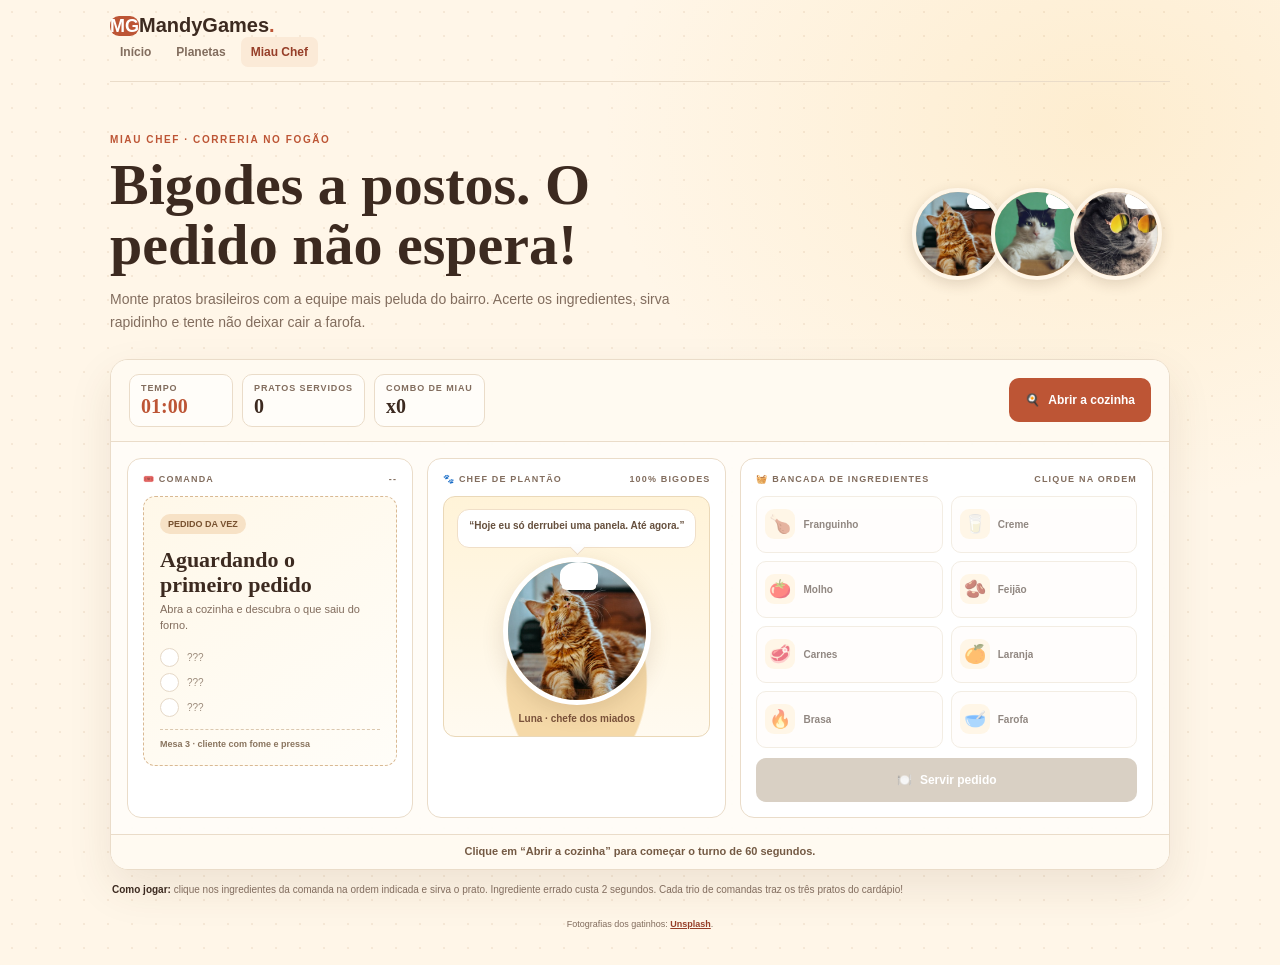
==== cozinha.html @ d4cf746c "feat: implementação do jogo miauchef" ====
<!doctype html>
<html lang="pt-BR">
<head>
  <meta charset="utf-8">
  <meta name="viewport" content="width=device-width, initial-scale=1">
  <meta name="theme-color" content="#fff6e8">
  <title>Miau Chef | MandyGames</title>
  <link rel="stylesheet" href="site.css">
  <style>
    :root {
      color-scheme: light;
      --ink: #3c2a20;
      --muted: #826d5e;
      --leaf: #bd5535;
      --leaf-dark: #963e28;
      --lime: #f5d875;
      --coral: #c9573c;
      --paper: #fffdf8;
      --line: #eadcc9;
      --shadow: 0 18px 44px rgb(87 54 28 / 10%);
      --lavender: #fbead7;
      --bg: #fff6e8;
    }

    * { box-sizing: border-box; }
    body {
      min-width: 320px;
      min-height: 100vh;
      margin: 0;
      background-color: var(--bg);
      background-image: radial-gradient(rgb(166 107 56 / 10%) .8px, transparent .8px), radial-gradient(ellipse at 86% 13%, rgb(249 210 135 / 25%), transparent 32%);
      background-size: 24px 24px, auto;
      color: var(--ink);
      font-family: "Trebuchet MS", "Segoe UI", sans-serif;
    }

    button, a { font: inherit; }
    button:focus-visible, a:focus-visible { outline: 3px solid var(--coral); outline-offset: 3px; }
    .kitchen-shell { width: min(100% - 36px, 1060px); margin: 0 auto; }
    .topbar { gap: 14px; }
    .brand-dot { color: var(--leaf); }
    .page-content { padding: clamp(26px, 5vw, 52px) 0 36px; }
    .intro { display: grid; align-items: center; grid-template-columns: minmax(0, 1fr) auto; gap: 20px; margin-bottom: 25px; }
    .eyebrow { margin: 0 0 10px; color: var(--leaf); font-size: 10px; font-weight: 900; letter-spacing: .16em; }
    h1 { max-width: 640px; margin: 0; font-family: Georgia, "Times New Roman", serif; font-size: clamp(37px, 6vw, 58px); line-height: 1.04; }
    .intro-copy > p:last-child { max-width: 560px; margin: 12px 0 0; color: var(--muted); font-size: 14px; line-height: 1.65; }
    .chef-portraits { display: flex; align-items: center; padding: 5px 8px; }
    .chef-avatar { position: relative; width: clamp(68px, 9vw, 92px); aspect-ratio: 1; margin-left: -13px; overflow: hidden; border: 4px solid var(--bg); border-radius: 50%; background: #e8c99e; box-shadow: 0 4px 14px rgb(76 48 24 / 16%); }
    .chef-avatar:first-child { margin-left: 0; }
    .chef-avatar img { width: 100%; height: 100%; object-fit: cover; }
    .chef-avatar::after { position: absolute; top: -1px; right: 7px; width: 22px; height: 12px; border: 2px solid #fff; border-radius: 55% 55% 35% 35%; background: #fff; box-shadow: 0 4px 0 -2px #fff; content: ""; }

    .game-panel { overflow: hidden; border: 1px solid var(--line); border-radius: 18px; background: rgb(255 253 248 / 94%); box-shadow: var(--shadow); }
    .scorebar { display: flex; align-items: center; justify-content: space-between; gap: 12px; border-bottom: 1px solid var(--line); background: #fffaf1; padding: 14px 18px; }
    .score-group { display: flex; flex-wrap: wrap; gap: 9px; }
    .score-chip { min-width: 104px; border: 1px solid var(--line); border-radius: 10px; background: #fffdf9; padding: 8px 11px; }
    .score-chip span { display: block; color: var(--muted); font-size: 9px; font-weight: 900; letter-spacing: .1em; text-transform: uppercase; }
    .score-chip strong { display: block; margin-top: 2px; font-family: Georgia, "Times New Roman", serif; font-size: 20px; font-variant-numeric: tabular-nums; }
    .score-chip--time strong { color: var(--leaf); }
    .start-button, .serve-button { display: inline-flex; min-height: 44px; align-items: center; justify-content: center; gap: 8px; border: 0; border-radius: 10px; background: var(--leaf); padding: 0 16px; color: #fff; font-size: 12px; font-weight: 900; cursor: pointer; transition: background 160ms ease, transform 160ms ease; }
    .start-button:hover, .serve-button:hover:not(:disabled) { transform: translateY(-1px); background: var(--leaf-dark); }
    .start-button:focus-visible, .serve-button:focus-visible, .ingredient:focus-visible { outline-color: #e9a23b; }
    .kitchen-board { display: grid; grid-template-columns: minmax(210px, .86fr) minmax(230px, .9fr) minmax(300px, 1.24fr); gap: 14px; padding: 16px; }
    .station { min-width: 0; border: 1px solid var(--line); border-radius: 14px; background: #fff; padding: 15px; }
    .station-heading { display: flex; align-items: center; justify-content: space-between; gap: 8px; margin: 0 0 12px; color: var(--muted); font-size: 9px; font-weight: 900; letter-spacing: .13em; text-transform: uppercase; }
    .order-ticket { position: relative; min-height: 236px; overflow: hidden; border: 1px dashed #d9b993; border-radius: 12px; background: linear-gradient(145deg, #fff8e9, #fffdf8); padding: 16px; }
    .ticket-stamp { display: inline-flex; align-items: center; gap: 5px; border-radius: 99px; background: #f7e2c6; padding: 5px 8px; color: #77512f; font-size: 9px; font-weight: 900; }
    .dish-title { margin: 13px 0 5px; font-family: Georgia, "Times New Roman", serif; font-size: 22px; line-height: 1.15; }
    .dish-note { min-height: 32px; margin: 0; color: var(--muted); font-size: 11px; line-height: 1.45; }
    .recipe-steps { display: grid; gap: 6px; margin: 14px 0 0; padding: 0; list-style: none; }
    .recipe-step { display: flex; align-items: center; gap: 8px; color: #9c8b7b; font-size: 10px; }
    .step-check { display: grid; width: 19px; height: 19px; flex: 0 0 auto; place-items: center; border: 1px solid #e6d9c8; border-radius: 50%; background: #fff; color: transparent; font-size: 11px; font-weight: 900; }
    .recipe-step.is-done { color: #4e8156; font-weight: 800; }
    .recipe-step.is-done .step-check { border-color: #76ad7b; background: #e6f4df; color: #397542; }
    .ticket-footer { margin-top: 12px; border-top: 1px dashed #dbc8af; padding-top: 9px; color: #89745e; font-size: 9px; font-weight: 700; }

    .chef-stage { display: grid; min-height: 236px; place-items: center; align-content: center; overflow: hidden; border: 1px solid #ead8b8; border-radius: 12px; background: radial-gradient(ellipse at 50% 77%, #f5d9a8 0 37%, transparent 38%), linear-gradient(180deg, #fff3d8, #fffaf0); padding: 12px; }
    .speech { position: relative; max-width: 100%; min-height: 39px; margin: 0 0 9px; border: 1px solid #f0dfc8; border-radius: 12px; background: #fff; padding: 9px 11px; color: #66503e; font-size: 10px; font-weight: 700; line-height: 1.35; text-align: center; }
    .speech::after { position: absolute; bottom: -6px; left: calc(50% - 5px); width: 10px; height: 10px; transform: rotate(45deg); border-right: 1px solid #f0dfc8; border-bottom: 1px solid #f0dfc8; background: #fff; content: ""; }
    .chef-portrait { position: relative; width: min(100%, 148px); aspect-ratio: 1; overflow: hidden; border: 5px solid #fff; border-radius: 50%; background: #e9c99e; box-shadow: 0 7px 22px rgb(99 65 34 / 15%); }
    .chef-portrait::after { position: absolute; top: 0; left: calc(50% - 17px); width: 34px; height: 21px; border: 2px solid #fff; border-radius: 50% 50% 20% 20%; background: #fff; box-shadow: 0 5px 0 -2px #fff, 0 6px 0 -3px #d4b68f; content: ""; }
    .chef-portrait img { display: block; width: 100%; height: 100%; object-fit: cover; }
    .chef-name { margin: 8px 0 0; color: #79513a; font-size: 10px; font-weight: 900; }
    .ingredient-station { display: flex; flex-direction: column; }
    .ingredient-list { display: grid; flex: 1; grid-template-columns: repeat(2, minmax(0, 1fr)); gap: 8px; }
    .ingredient { display: flex; min-width: 0; min-height: 57px; align-items: center; gap: 8px; border: 1px solid #eadfce; border-radius: 10px; background: #fffdfa; padding: 8px; color: var(--ink); text-align: left; cursor: pointer; transition: transform 140ms ease, border-color 140ms ease, background 140ms ease; }
    .ingredient:hover:not(:disabled) { transform: translateY(-2px); border-color: #d3a66d; background: #fff8e9; }
    .ingredient:disabled { cursor: default; opacity: .56; }
    .ingredient-icon { display: grid; width: 30px; height: 30px; flex: 0 0 auto; place-items: center; border-radius: 9px; background: #fff0d6; font-size: 18px; }
    .ingredient-label { overflow: hidden; font-size: 10px; font-weight: 800; text-overflow: ellipsis; }
    .serve-button { width: 100%; margin-top: 10px; }
    .serve-button:disabled { background: #d9d0c4; color: #fff; cursor: not-allowed; }
    .game-status { min-height: 26px; margin: 0; border-top: 1px solid var(--line); background: #fffaf1; padding: 10px 16px 12px; color: #745a44; font-size: 11px; font-weight: 700; text-align: center; }
    .game-status.is-success { color: #3a7d50; }
    .game-status.is-error { color: #b94d3b; }
    .instructions { margin: 12px 2px 0; color: var(--muted); font-size: 10px; line-height: 1.55; }
    .instructions strong { color: var(--ink); }
    .credit { margin: 22px 0 0; color: var(--muted); font-size: 9px; text-align: center; }
    .credit a { color: var(--leaf-dark); font-weight: 800; }
    .is-playing .chef-portrait { animation: chef-bob 1.6s ease-in-out infinite; }
    .chef-stage.is-celebrating .chef-portrait { animation: chef-pop 450ms ease; }
    @keyframes chef-bob { 50% { transform: translateY(-4px) rotate(1deg); } }
    @keyframes chef-pop { 45% { transform: scale(1.09) rotate(-5deg); } }

    @media (max-width: 780px) {
      .kitchen-board { grid-template-columns: minmax(0, 1fr) minmax(0, 1fr); }
      .ingredient-station { grid-column: 1 / -1; }
      .ingredient-list { grid-template-columns: repeat(4, minmax(0, 1fr)); }
      .ingredient { flex-direction: column; justify-content: center; gap: 3px; text-align: center; }
      .ingredient-label { width: 100%; }
    }
    @media (max-width: 560px) {
      .kitchen-shell { width: min(100% - 28px, 440px); }
      .topbar { align-items: flex-start; flex-direction: column; gap: 7px; padding: 11px 0; }
      .game-links { flex-wrap: wrap; }
      .game-links a { padding: 7px 8px; font-size: 10px; }
      .intro { grid-template-columns: 1fr; gap: 14px; }
      .intro-copy > p:last-child { font-size: 12px; }
      .chef-portraits { padding-left: 4px; }
      .chef-avatar { width: 58px; }
      .page-content { padding-top: 27px; }
      .scorebar { align-items: stretch; flex-direction: column; padding: 12px; }
      .score-group { display: grid; grid-template-columns: repeat(3, minmax(0, 1fr)); gap: 6px; }
      .score-chip { min-width: 0; padding: 7px; }
      .score-chip strong { font-size: 18px; }
      .start-button { width: 100%; }
      .kitchen-board { grid-template-columns: 1fr; gap: 10px; padding: 10px; }
      .ingredient-station { grid-column: auto; }
      .order-ticket { min-height: 0; }
      .recipe-steps { grid-template-columns: repeat(3, minmax(0, 1fr)); gap: 4px; }
      .recipe-step { align-items: flex-start; font-size: 9px; }
      .chef-stage { min-height: 190px; }
      .chef-portrait { width: 122px; }
      .ingredient-list { grid-template-columns: repeat(4, minmax(0, 1fr)); gap: 6px; }
      .ingredient { min-height: 64px; padding: 5px 3px; }
      .ingredient-icon { width: 27px; height: 27px; font-size: 16px; }
      .ingredient-label { font-size: 9px; }
    }
    @media (prefers-reduced-motion: reduce) {
      *, *::before, *::after { scroll-behavior: auto !important; animation-duration: .01ms !important; animation-iteration-count: 1 !important; transition-duration: .01ms !important; }
    }
  </style>
</head>
<body>
  <div class="kitchen-shell">
    <header class="topbar">
      <a class="brand" href="index.html" aria-label="MandyGames, início"><span class="brand-mark" aria-hidden="true">MG</span><span>MandyGames<span class="brand-dot">.</span></span></a>
      <nav class="game-links" aria-label="Jogos">
        <a href="index.html">Início</a>
        <a href="quiz.html">Planetas</a>
        <a href="cozinha.html" aria-current="page">Miau Chef</a>
      </nav>
    </header>

    <main class="page-content">
      <section class="intro" aria-labelledby="page-title">
        <div class="intro-copy">
          <p class="eyebrow">MIAU CHEF · CORRERIA NO FOGÃO</p>
          <h1 id="page-title">Bigodes a postos. O pedido não espera!</h1>
          <p>Monte pratos brasileiros com a equipe mais peluda do bairro. Acerte os ingredientes, sirva rapidinho e tente não deixar cair a farofa.</p>
        </div>
        <div class="chef-portraits" aria-label="Conheça os gatos cozinheiros">
          <div class="chef-avatar"><img src="assets/cozinha/gato-chef-luna.jpg" alt="Luna, gata ruiva cozinheira"></div>
          <div class="chef-avatar"><img src="assets/cozinha/gato-chef-bento.jpg" alt="Bento, gato de avental invisível"></div>
          <div class="chef-avatar"><img src="assets/cozinha/gato-chef-tita.jpg" alt="Tita, gata de óculos escuros"></div>
        </div>
      </section>

      <section class="game-panel" id="kitchen-game" aria-label="Jogo Miau Chef">
        <div class="scorebar">
          <div class="score-group" aria-label="Placar">
            <div class="score-chip score-chip--time"><span>Tempo</span><strong id="timer">01:00</strong></div>
            <div class="score-chip"><span>Pratos servidos</span><strong id="served">0</strong></div>
            <div class="score-chip"><span>Combo de miau</span><strong id="combo">x0</strong></div>
          </div>
          <button class="start-button" id="start-button" type="button"><span aria-hidden="true">🍳</span> Abrir a cozinha</button>
        </div>

        <div class="kitchen-board">
          <section class="station" aria-labelledby="order-heading">
            <h2 class="station-heading" id="order-heading"><span>🎟️ Comanda</span><span id="order-number">--</span></h2>
            <div class="order-ticket">
              <span class="ticket-stamp">PEDIDO DA VEZ</span>
              <h3 class="dish-title" id="dish-title">Aguardando o primeiro pedido</h3>
              <p class="dish-note" id="dish-note">Abra a cozinha e descubra o que saiu do forno.</p>
              <ol class="recipe-steps" id="recipe-steps" aria-label="Ingredientes do prato">
                <li class="recipe-step"><span class="step-check" aria-hidden="true">✓</span><span>???</span></li>
                <li class="recipe-step"><span class="step-check" aria-hidden="true">✓</span><span>???</span></li>
                <li class="recipe-step"><span class="step-check" aria-hidden="true">✓</span><span>???</span></li>
              </ol>
              <div class="ticket-footer">Mesa 3 · cliente com fome e pressa</div>
            </div>
          </section>

          <section class="station" aria-labelledby="chef-heading">
            <h2 class="station-heading" id="chef-heading"><span>🐾 Chef de plantão</span><span>100% bigodes</span></h2>
            <div class="chef-stage" id="chef-stage">
              <p class="speech" id="speech" role="status" aria-live="polite">“Hoje eu só derrubei uma panela. Até agora.”</p>
              <div class="chef-portrait"><img id="chef-image" src="assets/cozinha/gato-chef-luna.jpg" alt="Luna, gata cozinheira"></div>
              <p class="chef-name" id="chef-name">Luna · chefe dos miados</p>
            </div>
          </section>

          <section class="station ingredient-station" aria-labelledby="ingredient-heading">
            <h2 class="station-heading" id="ingredient-heading"><span>🧺 Bancada de ingredientes</span><span>clique na ordem</span></h2>
            <div class="ingredient-list" id="ingredient-list" aria-label="Escolha os ingredientes">
              <button class="ingredient" type="button" data-ingredient="frango" disabled><span class="ingredient-icon" aria-hidden="true">🍗</span><span class="ingredient-label">Franguinho</span></button>
              <button class="ingredient" type="button" data-ingredient="creme" disabled><span class="ingredient-icon" aria-hidden="true">🥛</span><span class="ingredient-label">Creme</span></button>
              <button class="ingredient" type="button" data-ingredient="molho" disabled><span class="ingredient-icon" aria-hidden="true">🍅</span><span class="ingredient-label">Molho</span></button>
              <button class="ingredient" type="button" data-ingredient="feijao" disabled><span class="ingredient-icon" aria-hidden="true">🫘</span><span class="ingredient-label">Feijão</span></button>
              <button class="ingredient" type="button" data-ingredient="carnes" disabled><span class="ingredient-icon" aria-hidden="true">🥩</span><span class="ingredient-label">Carnes</span></button>
              <button class="ingredient" type="button" data-ingredient="laranja" disabled><span class="ingredient-icon" aria-hidden="true">🍊</span><span class="ingredient-label">Laranja</span></button>
              <button class="ingredient" type="button" data-ingredient="brasa" disabled><span class="ingredient-icon" aria-hidden="true">🔥</span><span class="ingredient-label">Brasa</span></button>
              <button class="ingredient" type="button" data-ingredient="farofa" disabled><span class="ingredient-icon" aria-hidden="true">🥣</span><span class="ingredient-label">Farofa</span></button>
            </div>
            <button class="serve-button" id="serve-button" type="button" disabled><span aria-hidden="true">🍽️</span> Servir pedido</button>
          </section>
        </div>
        <p class="game-status" id="game-status" role="status" aria-live="polite">Clique em “Abrir a cozinha” para começar o turno de 60 segundos.</p>
      </section>

      <p class="instructions"><strong>Como jogar:</strong> clique nos ingredientes da comanda na ordem indicada e sirva o prato. Ingrediente errado custa 2 segundos. Cada trio de comandas traz os três pratos do cardápio!</p>
      <p class="credit">Fotografias dos gatinhos: <a href="https://unsplash.com/" target="_blank" rel="noopener noreferrer">Unsplash</a>.</p>
    </main>
  </div>

  <script>
    const recipes = [
      {
        id: "estrogonofe",
        title: "Estrogonofe",
        icon: "🍲",
        note: "Cremoso, clássico e sem patinhas na panela.",
        ingredients: ["frango", "creme", "molho"],
        chef: { name: "Luna · chefe dos miados", image: "assets/cozinha/gato-chef-luna.jpg", alt: "Luna, gata ruiva cozinheira" }
      },
      {
        id: "feijoada",
        title: "Feijoada",
        icon: "🫘",
        note: "Capricha no feijão e não esquece a laranja!",
        ingredients: ["feijao", "carnes", "laranja"],
        chef: { name: "Bento · fiscal da soneca", image: "assets/cozinha/gato-chef-bento.jpg", alt: "Bento, gato preto e branco" }
      },
      {
        id: "churrasco",
        title: "Churrasco",
        icon: "🥩",
        note: "Acende a brasa. O gato já está de olho na picanha.",
        ingredients: ["carnes", "brasa", "farofa"],
        chef: { name: "Tita · mestre da grelha", image: "assets/cozinha/gato-chef-tita.jpg", alt: "Tita, gata cinza de óculos escuros" }
      }
    ];

    const timerDisplay = document.querySelector("#timer");
    const servedDisplay = document.querySelector("#served");
    const comboDisplay = document.querySelector("#combo");
    const startButton = document.querySelector("#start-button");
    const serveButton = document.querySelector("#serve-button");
    const ingredientButtons = Array.from(document.querySelectorAll(".ingredient"));
    const dishTitle = document.querySelector("#dish-title");
    const dishNote = document.querySelector("#dish-note");
    const orderNumber = document.querySelector("#order-number");
    const recipeSteps = document.querySelector("#recipe-steps");
    const chefStage = document.querySelector("#chef-stage");
    const chefImage = document.querySelector("#chef-image");
    const chefName = document.querySelector("#chef-name");
    const speech = document.querySelector("#speech");
    const gameStatus = document.querySelector("#game-status");

    let remainingSeconds = 60;
    let served = 0;
    let combo = 0;
    let orderCount = 0;
    let currentRecipe = null;
    let nextIngredient = 0;
    let recipeQueue = [];
    let timerInterval = null;
    let isPlaying = false;

    function formatTime(seconds) {
      const minutes = Math.floor(seconds / 60);
      const remainder = seconds % 60;
      return `${String(minutes).padStart(2, "0")}:${String(remainder).padStart(2, "0")}`;
    }

    function setStatus(message, tone = "") {
      gameStatus.textContent = message;
      gameStatus.classList.toggle("is-success", tone === "success");
      gameStatus.classList.toggle("is-error", tone === "error");
    }

    function shuffle(items) {
      const shuffled = [...items];
      for (let index = shuffled.length - 1; index > 0; index -= 1) {
        const swapIndex = Math.floor(Math.random() * (index + 1));
        [shuffled[index], shuffled[swapIndex]] = [shuffled[swapIndex], shuffled[index]];
      }
      return shuffled;
    }

    function pickNextRecipe() {
      if (recipeQueue.length === 0) recipeQueue = shuffle(recipes);
      currentRecipe = recipeQueue.pop();
      nextIngredient = 0;
      renderRecipe();
    }

    function renderRecipe() {
      dishTitle.textContent = `${currentRecipe.icon} ${currentRecipe.title}`;
      dishNote.textContent = currentRecipe.note;
      orderNumber.textContent = `#${String(orderCount + 1).padStart(2, "0")}`;
      recipeSteps.replaceChildren(...currentRecipe.ingredients.map((ingredientId, index) => {
        const button = ingredientButtons.find((item) => item.dataset.ingredient === ingredientId);
        const step = document.createElement("li");
        step.className = "recipe-step";
        const check = document.createElement("span");
        check.className = "step-check";
        check.setAttribute("aria-hidden", "true");
        check.textContent = "✓";
        const label = document.createElement("span");
        label.textContent = button.querySelector(".ingredient-label").textContent;
        if (index < nextIngredient) step.classList.add("is-done");
        step.append(check, label);
        return step;
      }));
      chefImage.src = currentRecipe.chef.image;
      chefImage.alt = currentRecipe.chef.alt;
      chefName.textContent = currentRecipe.chef.name;
      serveButton.disabled = true;
    }

    function setIngredientsEnabled(enabled) {
      for (const button of ingredientButtons) button.disabled = !enabled;
    }

    function startGame() {
      window.clearInterval(timerInterval);
      remainingSeconds = 60;
      served = 0;
      combo = 0;
      orderCount = 0;
      recipeQueue = [];
      isPlaying = true;
      timerDisplay.textContent = formatTime(remainingSeconds);
      servedDisplay.textContent = "0";
      comboDisplay.textContent = "x0";
      startButton.innerHTML = '<span aria-hidden="true">↻</span> Recomeçar';
      setIngredientsEnabled(true);
      pickNextRecipe();
      setStatus("Começou! Monte a comanda antes que o chef faça uma soneca.", "success");
      speech.textContent = "“Três pratos seguidos e eu ganho um sachê?”";
      chefStage.classList.add("is-playing");
      timerInterval = window.setInterval(() => {
        remainingSeconds -= 1;
        timerDisplay.textContent = formatTime(remainingSeconds);
        if (remainingSeconds <= 0) finishGame();
      }, 1000);
    }

    function finishGame() {
      window.clearInterval(timerInterval);
      isPlaying = false;
      setIngredientsEnabled(false);
      serveButton.disabled = true;
      chefStage.classList.remove("is-playing");
      startButton.innerHTML = '<span aria-hidden="true">🐾</span> Jogar outra vez';
      const result = served === 0
        ? "O turno acabou! A equipe felina pede revanche (e um lanchinho)."
        : `Fim do turno! Você serviu ${served} ${served === 1 ? "prato" : "pratos"} e fez combo máximo de x${combo}.`;
      setStatus(result, served ? "success" : "");
      speech.textContent = served ? "“Miau! Serviço encerrado. Cadê meu pagamento em petiscos?”" : "“Eu pisquei e o turno acabou. De novo?”";
    }

    function chooseIngredient(ingredientId) {
      if (!isPlaying || !currentRecipe) return;
      if (ingredientId !== currentRecipe.ingredients[nextIngredient]) {
        remainingSeconds = Math.max(0, remainingSeconds - 2);
        timerDisplay.textContent = formatTime(remainingSeconds);
        combo = 0;
        comboDisplay.textContent = "x0";
        setStatus("Ops, esse ingrediente não vai nessa receita! Você perdeu 2 segundos.", "error");
        speech.textContent = "“Esse não era o combinado... agora a panela está confusa.”";
        if (remainingSeconds === 0) finishGame();
        return;
      }

      nextIngredient += 1;
      renderRecipe();
      if (nextIngredient === currentRecipe.ingredients.length) {
        serveButton.disabled = false;
        setStatus("Pratinho pronto! Clique em “Servir pedido” antes do próximo miado.", "success");
        speech.textContent = "“Cheirinho bom! Pode mandar para a mesa!”";
      } else {
        const remaining = currentRecipe.ingredients.length - nextIngredient;
        setStatus(`Boa! Faltam ${remaining} ${remaining === 1 ? "ingrediente" : "ingredientes"} para fechar o prato.`, "success");
        speech.textContent = ["“Aí sim, chef! Próximo ingrediente!”", "“Perfeito. Minha patinha aprova!”"][nextIngredient % 2];
      }
    }

    function serveOrder() {
      if (!isPlaying || !currentRecipe || nextIngredient !== currentRecipe.ingredients.length) return;
      served += 1;
      combo += 1;
      orderCount += 1;
      servedDisplay.textContent = String(served);
      comboDisplay.textContent = `x${combo}`;
      chefStage.classList.remove("is-celebrating");
      void chefStage.offsetWidth;
      chefStage.classList.add("is-celebrating");
      const cheers = ["Pedido entregue! Nem uma migalha no bigode.", "Mais um cliente feliz e um gato orgulhoso!", "Miau-perfeito! Próxima comanda chegando!"];
      setStatus(cheers[(served - 1) % cheers.length], "success");
      speech.textContent = combo >= 3 ? `“Combo x${combo}! Eu sou um gênio peludo!”` : "“Pedido entregue! Gorjeta em atum, por favor.”";
      pickNextRecipe();
    }

    startButton.addEventListener("click", startGame);
    serveButton.addEventListener("click", serveOrder);
    for (const button of ingredientButtons) {
      button.addEventListener("click", () => chooseIngredient(button.dataset.ingredient));
    }
  </script>
</body>
</html>
---- site.css ----
:root {
  color-scheme: light;
  --ink: #20372f;
  --muted: #64776e;
  --leaf: #2b7055;
  --leaf-dark: #205740;
  --lime: #e4edaa;
  --coral: #d9775a;
  --paper: #fffefa;
  --line: #dce6dd;
  --shadow: 0 16px 42px rgb(34 70 52 / 10%);
  --purple: #2b7055;
  --lavender: #e6efe8;
  --yellow: #d7ad59;
  --green: #2b805d;
  --red: #c65361;
  --bg: #f3f6f0;
}

* { box-sizing: border-box; }

body {
  color: var(--ink);
  background-color: var(--bg);
  background-image: radial-gradient(rgb(54 111 82 / 9%) .8px, transparent .8px);
  background-size: 24px 24px;
  font-family: "Trebuchet MS", "Segoe UI", sans-serif;
}

button, a { font: inherit; }
button:focus-visible, a:focus-visible { outline: 3px solid var(--coral); outline-offset: 3px; }

.topbar {
  min-height: 76px;
  margin-bottom: 0;
  padding: 14px 0;
  border-bottom: 1px solid var(--line);
}

.brand {
  gap: 9px;
  color: var(--ink);
  font-size: 20px;
  font-weight: 800;
  letter-spacing: 0;
  text-decoration: none;
  text-transform: none;
}

.brand-mark {
  width: 34px;
  border-radius: 9px;
  background: var(--leaf);
  color: #fff;
  font-size: 18px;
}

.game-nav, .game-links { display: flex; align-items: center; gap: 5px; }
.game-nav a, .game-links a {
  border-radius: 7px;
  padding: 8px 10px;
  color: var(--muted);
  font-size: 12px;
  font-weight: 700;
  text-decoration: none;
}
.game-nav a:hover, .game-nav a[aria-current="page"],
.game-links a:hover, .game-links a[aria-current="page"] {
  background: var(--lavender);
  color: var(--leaf-dark);
}

.portal-view {
  width: min(100%, 980px);
  margin: 0 auto;
  padding: clamp(40px, 7vw, 78px) 0 28px;
  animation: portal-appear 360ms ease both;
}

.portal-intro { max-width: 680px; margin-bottom: 30px; }
.portal-intro .eyebrow { color: var(--leaf); }
.portal-intro h1 {
  margin: 12px 0 13px;
  font-family: Georgia, "Times New Roman", serif;
  font-size: clamp(38px, 6vw, 58px);
  line-height: 1.06;
}
.portal-intro > p:last-child { max-width: 530px; margin: 0; color: var(--muted); font-size: 15px; line-height: 1.7; }

.experience-grid { display: grid; grid-template-columns: repeat(2, minmax(0, 1fr)); gap: 18px; }
.experience-card {
  display: flex;
  min-width: 0;
  flex-direction: column;
  overflow: hidden;
  border: 1px solid var(--line);
  border-radius: 8px;
  background: var(--paper);
  box-shadow: var(--shadow);
  color: var(--ink);
  text-align: left;
  text-decoration: none;
  cursor: pointer;
  transition: border-color 160ms ease, transform 160ms ease, box-shadow 160ms ease;
}
.experience-card:hover { transform: translateY(-3px); border-color: #9dbdaa; box-shadow: 0 20px 44px rgb(34 70 52 / 14%); }
.experience-art { display: grid; width: 100%; height: 220px; place-items: center; overflow: hidden; }
.experience-art--animals { position: relative; display: block; background: #e5eee5; }
.experience-art--animals img { position: absolute; inset: 0; width: 100%; height: 100%; padding: 8px; object-fit: contain; }
.experience-art--planets {
  background-color: #284a43;
  background-image: radial-gradient(#f4e3b8 1px, transparent 1px), radial-gradient(rgb(255 255 255 / 54%) 1px, transparent 1px);
  background-position: 0 0, 15px 19px;
  background-size: 37px 37px, 53px 53px;
}
.experience-art--planets span { font-size: 76px; filter: drop-shadow(0 10px 12px rgb(0 0 0 / 22%)); }
.experience-copy { display: grid; gap: 9px; padding: 19px 21px 20px; }
.experience-kicker { color: var(--leaf); font-size: 10px; font-weight: 800; letter-spacing: .12em; }
.experience-title { font-family: Georgia, "Times New Roman", serif; font-size: 25px; font-weight: 700; line-height: 1.2; }
.experience-description { max-width: 360px; color: var(--muted); font-size: 13px; line-height: 1.55; }
.experience-cta { display: flex; align-items: center; justify-content: space-between; margin-top: 6px; color: var(--leaf-dark); font-size: 12px; font-weight: 800; }
.experience-cta span { font-size: 19px; transition: transform 160ms ease; }
.experience-card:hover .experience-cta span { transform: translateX(4px); }
.portal-footer { display: flex; justify-content: space-between; gap: 12px; margin-top: 27px; border-top: 1px solid var(--line); padding-top: 14px; color: var(--muted); font-size: 11px; font-weight: 700; }
.portal-footer span { font-weight: 400; }

.home-page .page { position: relative; z-index: 1; padding-top: 72px; }
.home-page .brand { letter-spacing: .01em; text-transform: none; }
.home-page .brand-mark {
  position: relative;
  z-index: 0;
  overflow: visible;
  border: 1px solid rgb(190 223 255 / 80%);
  border-radius: 50% 50% 42% 42%;
  background: linear-gradient(180deg, #d9fbff 0 22%, #6f9bc4 24% 42%, #5b52a7 46% 78%, #aaf2ff 80%);
  box-shadow: 0 0 18px rgb(136 213 255 / 44%);
  color: #080b17;
  font-size: 11px;
  letter-spacing: -.06em;
}
.home-page .game-nav a:hover, .home-page .game-nav a[aria-current="page"] { background: #20233f; }
.home-page .experience-card {
  position: relative;
  border-color: rgb(191 201 239 / 18%);
  background: rgb(17 23 42 / 92%);
  box-shadow: 0 18px 48px rgb(0 0 0 / 28%);
}
.home-page .experience-card:hover, .home-page .experience-card:focus-visible {
  border-color: #8d81e7;
  box-shadow: 0 22px 54px rgb(0 0 0 / 42%), 0 0 24px rgb(118 104 223 / 18%);
}
.home-page .experience-grid { width: min(100%, 860px); margin: 0 auto; gap: 16px; }
.home-page .experience-art { position: relative; display: block; height: 170px; background: #10172d; }
.home-page .experience-art::after {
  position: absolute;
  z-index: 1;
  inset: 30% 0 0;
  background: linear-gradient(180deg, transparent, rgb(5 8 19 / 80%));
  content: "";
  pointer-events: none;
}
.home-page .experience-art--animals { background: #10172d; }
.home-page .experience-art--kitchen { overflow: hidden; background: #3a281c; }
.home-page .experience-art--animals img,
.home-page .experience-art--planets img,
.home-page .experience-art--kitchen img {
  position: absolute;
  z-index: 0;
  inset: 0;
  width: 100%;
  height: 100%;
  padding: 0;
  object-fit: cover;
  transition: transform 650ms cubic-bezier(.2, .65, .25, 1), filter 300ms ease;
}
.home-page .experience-art--animals img { object-position: center 38%; }
.home-page .experience-art--planets { overflow: hidden; background: #090d1c; }
.home-page .experience-art--planets img { object-position: center 42%; }
.home-page .experience-art--kitchen img { object-position: center 38%; }
.home-page .experience-art-label {
  position: absolute;
  z-index: 2;
  bottom: 12px;
  left: 14px;
  color: #fff;
  font-size: 11px;
  font-weight: 800;
  letter-spacing: .04em;
  text-shadow: 0 2px 12px rgb(0 0 0 / 70%);
}
.home-page .planet-orbit {
  position: absolute;
  z-index: 2;
  top: 28px;
  right: 34px;
  display: grid;
  width: 62px;
  aspect-ratio: 1;
  place-items: center;
  border: 1px solid rgb(207 200 255 / 70%);
  border-radius: 50%;
  color: #fff2b3;
  font-size: 19px;
  box-shadow: 0 0 20px rgb(167 151 255 / 48%), inset 0 0 14px rgb(167 151 255 / 26%);
  transition: transform 500ms ease;
}
.home-page .kitchen-orbit {
  position: absolute;
  z-index: 2;
  top: 24px;
  right: 28px;
  display: grid;
  width: 54px;
  aspect-ratio: 1;
  place-items: center;
  border: 1px solid rgb(255 239 202 / 76%);
  border-radius: 50%;
  background: rgb(71 43 27 / 62%);
  box-shadow: 0 0 20px rgb(252 196 110 / 38%);
  font-size: 24px;
  transition: transform 500ms ease;
}
.home-page .experience-art--planets .planet-orbit::after {
  position: absolute;
  top: -4px;
  right: 7px;
  width: 8px;
  aspect-ratio: 1;
  border-radius: 50%;
  background: #f5dc8e;
  box-shadow: 0 0 12px #f5dc8e;
  content: "";
}
.home-page .experience-card:hover .experience-art img,
.home-page .experience-card:focus-visible .experience-art img { transform: scale(1.09); filter: saturate(1.18); }
.home-page .experience-card:hover .planet-orbit,
.home-page .experience-card:focus-visible .planet-orbit,
.home-page .experience-card:hover .kitchen-orbit,
.home-page .experience-card:focus-visible .kitchen-orbit { transform: rotate(22deg) scale(1.08); }
.home-page .experience-kicker { color: #c1b6ff; }
.home-page .experience-copy { gap: 7px; padding: 14px 16px 15px; }
.home-page .experience-kicker { font-size: 9px; }
.home-page .experience-title { color: #f2f1ff; font-size: 21px; }
.home-page .experience-description { color: #b2bad2; font-size: 12px; }
.home-page .experience-cta { margin-top: 3px; color: #a9e8f4; font-size: 11px; }
.home-page .portal-footer { border-color: rgb(191 201 239 / 18%); color: #c1b6ff; }
.home-page .portal-footer span { color: #b2bad2; }
.home-page .game-panel { border-color: rgb(191 201 239 / 18%); background: rgb(17 23 42 / 92%); }
.home-page .stat { border-color: rgb(191 201 239 / 18%); background: #171d32; }
.home-page .card-back { border-color: rgb(191 201 239 / 18%); background-color: #242744; background-image: radial-gradient(#7776b5 1px, transparent 1px); color: #d7d1ff; }
.home-page .card-front { border-color: rgb(191 201 239 / 18%); background: #171d32; }
.home-page .animal-card.is-matched .card-front { border-color: #d396eb; background: #3b2948; }
.home-page .status.is-success { color: #aaf2ce; }

body.home-page:has(#animal-game:not(.is-hidden)) {
  --ink: #edf5e8;
  --muted: #b7c8b1;
  --leaf: #70bd78;
  --leaf-dark: #4a9a60;
  --coral: #b9efad;
  --line: rgb(167 206 151 / 24%);
  --paper: rgb(19 36 25 / 95%);
  --shadow: 0 18px 42px rgb(3 12 6 / 34%);
  color: var(--ink);
  background-color: #101a13;
  background-image:
    radial-gradient(ellipse at 14% 25%, rgb(53 105 60 / 19%), transparent 34%),
    radial-gradient(ellipse at 88% 73%, rgb(37 93 57 / 18%), transparent 36%),
    radial-gradient(rgb(174 209 148 / 10%) .8px, transparent .8px);
  background-size: auto, auto, 30px 30px;
}
body.home-page:has(#animal-game:not(.is-hidden))::before {
  position: fixed;
  z-index: 0;
  inset: 0;
  background-image:
    radial-gradient(ellipse 75px 39px at 7% 89%, rgb(78 133 67 / 24%) 0 65%, transparent 68%),
    radial-gradient(ellipse 62px 33px at 13% 91%, rgb(43 103 58 / 26%) 0 65%, transparent 68%),
    radial-gradient(ellipse 80px 42px at 93% 13%, rgb(72 125 64 / 20%) 0 65%, transparent 68%),
    radial-gradient(ellipse 58px 30px at 88% 15%, rgb(43 103 58 / 22%) 0 65%, transparent 68%),
    radial-gradient(ellipse 68px 35px at 96% 87%, rgb(43 103 58 / 19%) 0 65%, transparent 68%);
  content: "";
  pointer-events: none;
}
body.home-page:has(#animal-game:not(.is-hidden))::after {
  position: fixed;
  z-index: 0;
  width: 120px;
  height: 50px;
  right: 4vw;
  bottom: 5vh;
  background: url("data:image/svg+xml,%3Csvg xmlns='http://www.w3.org/2000/svg' viewBox='0 0 120 50'%3E%3Cg fill='%23d3ebbd'%3E%3Cellipse cx='27' cy='35' rx='15' ry='9'/%3E%3Ccircle cx='42' cy='29' r='8'/%3E%3Cellipse cx='38' cy='15' rx='3' ry='11' transform='rotate(-12 38 15)'/%3E%3Cellipse cx='46' cy='15' rx='3' ry='11' transform='rotate(12 46 15)'/%3E%3Ccircle cx='16' cy='34' r='5'/%3E%3Cpath d='M18 42h7v5h-7zm18 0h7v5h-7z'/%3E%3Cpath d='M78 40q-10-11-2-24 9-14 20-6 10 8 3 19-4 5-10 3 6-7 0-10-5-3-7 3-2 7 4 15z'/%3E%3Ccircle cx='99' cy='27' r='7'/%3E%3Cpath d='m95 21 2-8 5 7zM99 46h7v3h-7z'/%3E%3C/g%3E%3C/svg%3E") center / contain no-repeat;
  content: "";
  opacity: .14;
  pointer-events: none;
}
body.home-page:has(#animal-game:not(.is-hidden)) .animal-view .intro .eyebrow { color: #9cdb91; }
body.home-page:has(#animal-game:not(.is-hidden)) .animal-view .subtitle { color: #c2d2bc; }
body.home-page:has(#animal-game:not(.is-hidden)) .animal-view .game-panel {
  border-color: rgb(167 206 151 / 24%);
  background: rgb(17 33 23 / 94%);
  box-shadow: 0 18px 42px rgb(3 12 6 / 34%);
}
body.home-page:has(#animal-game:not(.is-hidden)) .animal-view .stat {
  border-color: rgb(167 206 151 / 22%);
  background: #1b3021;
}
body.home-page:has(#animal-game:not(.is-hidden)) .animal-view .new-game { background: #398553; }
body.home-page:has(#animal-game:not(.is-hidden)) .animal-view .new-game:hover { background: #2f7047; }
body.home-page:has(#animal-game:not(.is-hidden)) .animal-view .card-face { border-color: rgb(167 206 151 / 28%); }
body.home-page:has(#animal-game:not(.is-hidden)) .animal-view .card-back {
  background-color: #294b31;
  background-image:
    radial-gradient(ellipse at 30% 35%, rgb(151 199 116 / 54%) 0 8%, transparent 9%),
    radial-gradient(ellipse at 67% 67%, rgb(114 174 99 / 48%) 0 10%, transparent 11%),
    radial-gradient(rgb(202 226 153 / 27%) 1px, transparent 1px);
  background-size: 30px 25px, 34px 29px, 15px 15px;
  color: #d6efb6;
}
body.home-page:has(#animal-game:not(.is-hidden)) .animal-view .animal-card:hover:not(:disabled) .card-back { background-color: #345b3c; }
body.home-page:has(#animal-game:not(.is-hidden)) .animal-view .card-front { background: #1b3021; }
body.home-page:has(#animal-game:not(.is-hidden)) .animal-view .animal-card.is-matched .card-front { border-color: #a5d69c; background: #294d32; }
body.home-page:has(#animal-game:not(.is-hidden)) .animal-view .animal-card:focus-visible { outline-color: #b9efad; }
body.home-page:has(#animal-game:not(.is-hidden)) .animal-view .status { color: #c2d2bc; }
body.home-page:has(#animal-game:not(.is-hidden)) .animal-view .status.is-success { color: #aaf2ce; }
body.home-page:has(#animal-game:not(.is-hidden)) .saucer-flight { display: none; }

.home-page .saucer-flight {
  --saucer-width: 88px;
  --saucer-height: 48px;
  position: fixed;
  z-index: 2;
  display: block;
  top: 0;
  left: 0;
  width: var(--saucer-width);
  height: var(--saucer-height);
  padding: 0;
  border: 0;
  background: transparent;
  opacity: .88;
  cursor: grab;
  touch-action: none;
  will-change: transform;
}
.home-page .saucer-flight:focus-visible { outline: 3px solid #aaf2ff; outline-offset: 5px; }
.home-page .saucer-flight.is-dragging { cursor: grabbing; }
.home-page .saucer-disc {
  position: absolute;
  right: 0;
  bottom: 5px;
  left: 0;
  display: grid;
  height: 27px;
  place-items: center;
  clip-path: polygon(16% 0, 84% 0, 100% 56%, 74% 100%, 26% 100%, 0 56%);
  border: 1px solid #d5faff;
  border-radius: 50%;
  background: linear-gradient(180deg, #b8e4fa, #7376c4 48%, #383d83);
  box-shadow: 0 0 16px rgb(123 225 255 / 72%), 0 0 30px rgb(131 115 255 / 46%);
  color: #10152b;
  font-size: 12px;
  font-weight: 900;
  letter-spacing: -.05em;
}
.home-page .saucer-dome {
  position: absolute;
  z-index: 1;
  top: 1px;
  left: 27px;
  width: 34px;
  height: 20px;
  border: 1px solid rgb(218 252 255 / 90%);
  border-radius: 50% 50% 22% 22%;
  background: linear-gradient(145deg, rgb(226 255 255 / 88%), rgb(112 160 219 / 55%) 62%, rgb(91 85 169 / 80%));
  box-shadow: 0 0 12px rgb(143 229 255 / 65%);
}
.home-page .saucer-lights {
  position: absolute;
  z-index: 2;
  right: 20px;
  bottom: 8px;
  left: 20px;
  height: 4px;
  border-radius: 50%;
  background: repeating-linear-gradient(90deg, #fff5b0 0 4px, transparent 4px 13px);
  filter: drop-shadow(0 0 5px #ffe58d);
}

.animal-view { padding: 30px 0 36px; }
.animal-view .intro { margin-bottom: 22px; }
.animal-view .eyebrow { color: var(--leaf); }
.animal-view .game-panel { border-radius: 8px; box-shadow: var(--shadow); }
.animal-view .new-game { background: var(--leaf); }
.animal-view .new-game:hover { background: var(--leaf-dark); }
.is-hidden { display: none !important; }

.shell::before, .shell::after { border-color: rgb(43 112 85 / 10%); }
.start-card, .game-card, .result-card { border-radius: 8px; box-shadow: var(--shadow); }
.category-option.selected { border-color: #9dbdaa; background: #f3f8f3; box-shadow: inset 3px 0 0 var(--leaf); }
.category-option:hover { border-color: #b6cdbd; }
.category-option:not(:disabled):hover, .answer-option:not(:disabled):hover { border-color: #9dbdaa; background: #f7faf6; }
.primary-button, .next-button { background: var(--leaf); }
.primary-button:hover, .next-button:hover:not(:disabled) { background: var(--leaf-dark); }
.progress-track span { background: linear-gradient(90deg, var(--leaf), #83ad82); }
.answer-option.correct { border-color: #8ac8ad; background: #eff9f4; color: #226e50; }
.answer-option.wrong { border-color: #e5a0a7; background: #fff2f3; color: #a83c49; }

@keyframes portal-appear { from { opacity: 0; transform: translateY(8px); } to { opacity: 1; transform: translateY(0); } }

@media (max-width: 680px) {
  .topbar { min-height: 66px; padding: 11px 0; }
  .brand { font-size: 17px; }
  .brand-mark { width: 30px; }
  .game-nav, .game-links { flex-wrap: wrap; gap: 2px; }
  .game-nav a, .game-links a { padding: 8px 7px; font-size: 10px; }
  .portal-view { padding: 36px 0 22px; }
  .portal-intro { margin-bottom: 23px; }
  .portal-intro h1 { font-size: 40px; }
  .portal-intro > p:last-child { font-size: 13px; }
  .experience-grid { grid-template-columns: 1fr; gap: 13px; }
  .experience-art { height: 180px; }
  .home-page .experience-grid { gap: 12px; }
  .home-page .experience-art { height: 150px; }
  .experience-copy { padding: 16px; }
  .experience-title { font-size: 22px; }
  .portal-footer { flex-direction: column; }
  .home-page .portal-footer { gap: 7px; }
  .animal-view { padding-top: 24px; }
}

@media (prefers-reduced-motion: reduce) {
  *, *::before, *::after { scroll-behavior: auto !important; animation-duration: .01ms !important; animation-iteration-count: 1 !important; transition-duration: .01ms !important; }
}
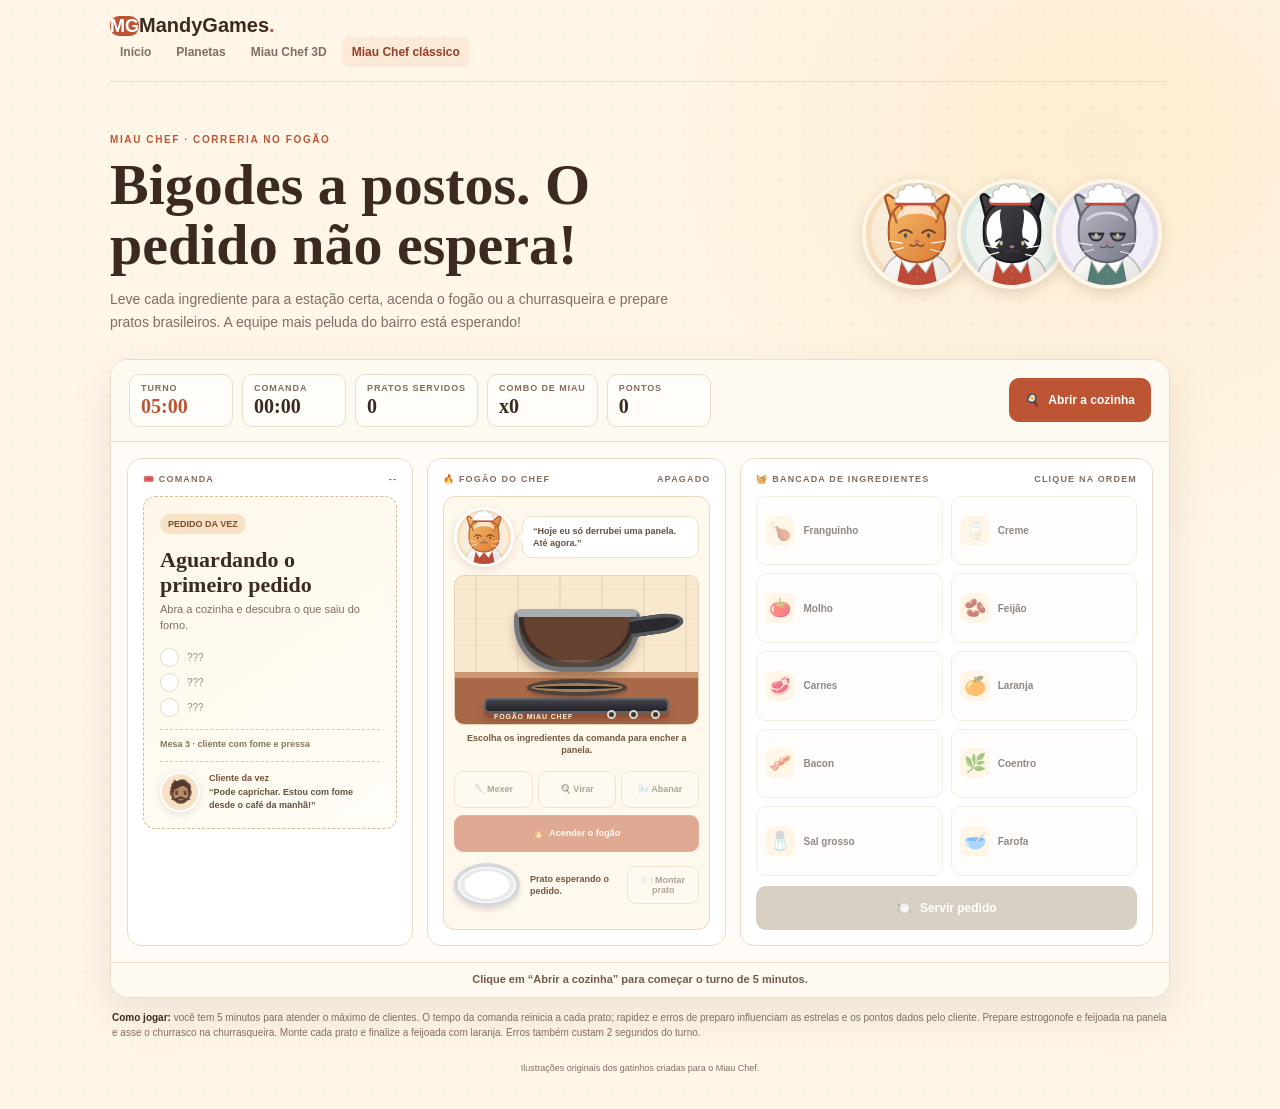
==== commit 25fbe15f: "feat: transformando o game em 3D" ====
--- a/cozinha.html
+++ b/cozinha.html
@@ -45,11 +45,9 @@
     h1 { max-width: 640px; margin: 0; font-family: Georgia, "Times New Roman", serif; font-size: clamp(37px, 6vw, 58px); line-height: 1.04; }
     .intro-copy > p:last-child { max-width: 560px; margin: 12px 0 0; color: var(--muted); font-size: 14px; line-height: 1.65; }
     .chef-portraits { display: flex; align-items: center; padding: 5px 8px; }
-    .chef-avatar { position: relative; width: clamp(68px, 9vw, 92px); aspect-ratio: 1; margin-left: -13px; overflow: hidden; border: 4px solid var(--bg); border-radius: 50%; background: #e8c99e; box-shadow: 0 4px 14px rgb(76 48 24 / 16%); }
+    .chef-avatar { position: relative; width: clamp(82px, 10vw, 110px); aspect-ratio: 1; margin-left: -15px; overflow: hidden; border: 4px solid var(--bg); border-radius: 50%; background: #e8c99e; box-shadow: 0 4px 14px rgb(76 48 24 / 16%); }
     .chef-avatar:first-child { margin-left: 0; }
     .chef-avatar img { width: 100%; height: 100%; object-fit: cover; }
-    .chef-avatar::after { position: absolute; top: -1px; right: 7px; width: 22px; height: 12px; border: 2px solid #fff; border-radius: 55% 55% 35% 35%; background: #fff; box-shadow: 0 4px 0 -2px #fff; content: ""; }
-
     .game-panel { overflow: hidden; border: 1px solid var(--line); border-radius: 18px; background: rgb(255 253 248 / 94%); box-shadow: var(--shadow); }
     .scorebar { display: flex; align-items: center; justify-content: space-between; gap: 12px; border-bottom: 1px solid var(--line); background: #fffaf1; padding: 14px 18px; }
     .score-group { display: flex; flex-wrap: wrap; gap: 9px; }
@@ -73,14 +71,98 @@
     .recipe-step.is-done { color: #4e8156; font-weight: 800; }
     .recipe-step.is-done .step-check { border-color: #76ad7b; background: #e6f4df; color: #397542; }
     .ticket-footer { margin-top: 12px; border-top: 1px dashed #dbc8af; padding-top: 9px; color: #89745e; font-size: 9px; font-weight: 700; }
-
-    .chef-stage { display: grid; min-height: 236px; place-items: center; align-content: center; overflow: hidden; border: 1px solid #ead8b8; border-radius: 12px; background: radial-gradient(ellipse at 50% 77%, #f5d9a8 0 37%, transparent 38%), linear-gradient(180deg, #fff3d8, #fffaf0); padding: 12px; }
-    .speech { position: relative; max-width: 100%; min-height: 39px; margin: 0 0 9px; border: 1px solid #f0dfc8; border-radius: 12px; background: #fff; padding: 9px 11px; color: #66503e; font-size: 10px; font-weight: 700; line-height: 1.35; text-align: center; }
-    .speech::after { position: absolute; bottom: -6px; left: calc(50% - 5px); width: 10px; height: 10px; transform: rotate(45deg); border-right: 1px solid #f0dfc8; border-bottom: 1px solid #f0dfc8; background: #fff; content: ""; }
-    .chef-portrait { position: relative; width: min(100%, 148px); aspect-ratio: 1; overflow: hidden; border: 5px solid #fff; border-radius: 50%; background: #e9c99e; box-shadow: 0 7px 22px rgb(99 65 34 / 15%); }
-    .chef-portrait::after { position: absolute; top: 0; left: calc(50% - 17px); width: 34px; height: 21px; border: 2px solid #fff; border-radius: 50% 50% 20% 20%; background: #fff; box-shadow: 0 5px 0 -2px #fff, 0 6px 0 -3px #d4b68f; content: ""; }
+    .customer-voice { display: flex; align-items: center; gap: 9px; margin-top: 12px; border-top: 1px dashed #dbc8af; padding-top: 10px; }
+    .customer-avatar { display: grid; width: 40px; height: 40px; flex: 0 0 auto; place-items: center; border: 2px solid #fff; border-radius: 50%; background: #f7e2c6; box-shadow: 0 2px 8px rgb(76 48 24 / 12%); font-size: 22px; }
+    .customer-name { display: block; margin-bottom: 3px; color: #79513a; font-size: 9px; font-weight: 900; }
+    .customer-speech { margin: 0; color: #66503e; font-size: 9px; font-weight: 700; line-height: 1.4; }
+
+    .stove-stage { display: flex; min-height: 300px; flex-direction: column; overflow: hidden; border: 1px solid #ead8b8; border-radius: 12px; background: #fff8ec; padding: 10px; }
+    .chef-tip { display: flex; min-height: 45px; align-items: center; gap: 8px; margin-bottom: 8px; }
+    .chef-portrait { position: relative; width: 60px; height: 60px; flex: 0 0 auto; overflow: hidden; border: 3px solid #fff; border-radius: 50%; background: #e9c99e; box-shadow: 0 3px 10px rgb(99 65 34 / 14%); }
     .chef-portrait img { display: block; width: 100%; height: 100%; object-fit: cover; }
-    .chef-name { margin: 8px 0 0; color: #79513a; font-size: 10px; font-weight: 900; }
+    .speech { position: relative; flex: 1; min-height: 34px; margin: 0; border: 1px solid #f0dfc8; border-radius: 10px; background: #fff; padding: 8px 10px; color: #66503e; font-size: 9px; font-weight: 700; line-height: 1.35; }
+    .speech::before { position: absolute; top: calc(50% - 4px); left: -5px; width: 8px; height: 8px; transform: rotate(45deg); border-bottom: 1px solid #f0dfc8; border-left: 1px solid #f0dfc8; background: #fff; content: ""; }
+    .stove-scene { position: relative; display: grid; min-height: 150px; flex: 1; place-items: center; overflow: hidden; border: 1px solid #e6d3b5; border-radius: 10px; background: linear-gradient(#f8e8ce 0 65%, #ca9770 65% 69%, #a96848 69%); }
+    .stove-scene::before { position: absolute; inset: 0 0 35%; background-image: linear-gradient(90deg, transparent 48%, rgb(167 129 93 / 14%) 49% 51%, transparent 52%), linear-gradient(transparent 48%, rgb(167 129 93 / 14%) 49% 51%, transparent 52%); background-size: 42px 28px; content: ""; }
+    .stove-scene.is-grilling { background: linear-gradient(#f8e8ce 0 64%, #ca9770 64% 68%, #a96848 68%); }
+    .stove-surface { position: absolute; right: 12%; bottom: 11px; left: 12%; height: 15px; border: 2px solid #606067; border-radius: 5px; background: linear-gradient(#44434b, #222229); box-shadow: 0 5px 0 #8e5037, 0 8px 8px rgb(64 38 27 / 22%); }
+    .burner { position: absolute; z-index: 1; bottom: 28px; left: 50%; width: 100px; height: 17px; transform: translateX(-50%); border: 4px solid #4d4440; border-radius: 50%; background: #201d1c; box-shadow: inset 0 0 0 3px #a4815b, 0 2px 3px rgb(53 36 25 / 30%); }
+    .flames { position: absolute; z-index: 2; bottom: 35px; left: 50%; display: flex; width: 70px; height: 42px; align-items: flex-end; justify-content: center; gap: 2px; transform: translateX(-50%); opacity: 0; transition: opacity 180ms ease; }
+    .flame { width: 17px; height: 32px; transform-origin: 50% 100%; clip-path: polygon(50% 0, 68% 31%, 95% 21%, 86% 58%, 100% 76%, 80% 100%, 20% 100%, 0 77%, 17% 53%, 29% 26%); background: linear-gradient(0deg, #ff572f 0 14%, #ff9a32 42%, #ffe36b 78%, #fff8bd); filter: drop-shadow(0 0 6px rgb(255 122 39 / 65%)); }
+    .flame:nth-child(2) { width: 19px; height: 42px; }
+    .flame:nth-child(3) { height: 35px; }
+    .stove-scene.is-lit .flames { opacity: 1; }
+    .stove-scene.is-grilling .flames { bottom: 27px; height: 48px; }
+    .stove-scene.is-grilling .flame { height: 41px; }
+    .stove-scene.is-grilling .flame:nth-child(2) { height: 48px; }
+    .stove-scene.is-lit .flame { animation: flame-flicker 350ms ease-in-out infinite alternate; }
+    .stove-scene.is-lit .flame:nth-child(2) { animation-delay: 130ms; }
+    .stove-scene.is-lit .flame:nth-child(3) { animation-delay: 220ms; }
+    .cook-pan { position: absolute; z-index: 3; bottom: 52px; left: 50%; width: 126px; height: 63px; transform: translateX(-50%); transform-origin: 50% 90%; border: 5px solid #73777b; border-top: 8px solid #aaaeb0; border-radius: 8px 8px 48px 48px; background: radial-gradient(ellipse at 50% 4%, #654130 0 63%, #382a25 66%); box-shadow: 0 6px 8px rgb(64 38 27 / 27%), inset 0 -7px 0 rgb(255 255 255 / 13%); }
+    .cook-pan::before { position: absolute; top: 1px; right: -49px; width: 50px; height: 12px; transform: rotate(-8deg); transform-origin: left center; border: 4px solid #54575b; border-left: 0; border-radius: 0 70% 70% 0; background: #292a2d; content: ""; }
+    .pan-food { position: absolute; inset: 4px 9px 9px; display: flex; align-items: center; justify-content: center; gap: 3px; overflow: hidden; font-size: 18px; }
+    .pan-food span { display: inline-block; animation: food-drop 300ms ease both; }
+    .grill-firebox, .grill-grate, .grill-food { display: none; }
+    .stove-scene.is-grilling .stove-surface,
+    .stove-scene.is-grilling .burner,
+    .stove-scene.is-grilling .cook-pan,
+    .stove-scene.is-grilling .stove-knobs,
+    .stove-scene.is-grilling .stove-label { display: none; }
+    .stove-scene.is-grilling .grill-firebox { position: absolute; right: 15%; bottom: 15px; left: 15%; display: block; height: 45px; border: 4px solid #493c36; border-radius: 8px 8px 18px 18px; background: linear-gradient(#4b3b32, #282324); box-shadow: 0 6px 0 #8e5037, 0 8px 8px rgb(64 38 27 / 22%); }
+    .stove-scene.is-grilling .grill-firebox::before { position: absolute; inset: 15px 10px 6px; border-radius: 50%; background: repeating-linear-gradient(90deg, #332629 0 8px, #d95529 9px 12px, #ffae42 13px 15px, #3a2825 16px 21px); content: ""; }
+    .grill-grate { position: absolute; z-index: 3; right: 15%; bottom: 56px; left: 15%; display: none; height: 8px; border: 2px solid #515156; border-radius: 4px; background: repeating-linear-gradient(90deg, #c0bab0 0 3px, #4b4948 3px 8px); box-shadow: 0 2px 4px rgb(53 36 25 / 30%); }
+    .stove-scene.is-grilling .grill-grate { display: block; }
+    .grill-food { position: absolute; z-index: 4; right: 20%; bottom: 65px; left: 20%; display: none; justify-content: center; gap: 4px; font-size: 21px; }
+    .stove-scene.is-grilling .grill-food { display: flex; }
+    .grill-food span { display: inline-block; animation: food-drop 300ms ease both; }
+    .stove-scene.is-grilling .steam { bottom: 105px; }
+    .stove-scene.is-lit .cook-pan { box-shadow: 0 0 16px rgb(255 131 42 / 36%), 0 6px 8px rgb(64 38 27 / 27%), inset 0 -7px 0 rgb(255 255 255 / 13%); }
+    .stove-scene.is-stirring .cook-pan { animation: pan-stir 430ms ease; }
+    .stove-scene.is-flipping .cook-pan { animation: pan-flip 520ms cubic-bezier(.2, .75, .3, 1); }
+    .stove-scene.is-flipping.is-grilling .grill-food { animation: grill-flip 520ms cubic-bezier(.2, .75, .3, 1); }
+    .stove-scene.is-fanning .flames { transform: translateX(-50%) scale(1.18); }
+    .steam { position: absolute; z-index: 4; bottom: 97px; left: calc(50% - 30px); display: flex; gap: 17px; opacity: 0; }
+    .steam span { width: 7px; height: 18px; transform: translateY(8px); border-radius: 50%; background: rgb(255 255 255 / 76%); filter: blur(2px); }
+    .stove-scene.is-lit .steam { opacity: .8; }
+    .stove-scene.is-lit .steam span { animation: steam-rise 900ms ease-in-out infinite; }
+    .steam span:nth-child(2) { animation-delay: 270ms; }
+    .steam span:nth-child(3) { animation-delay: 510ms; }
+    .stove-knobs { position: absolute; z-index: 2; right: 16%; bottom: 5px; display: flex; gap: 13px; }
+    .stove-knobs span { width: 9px; height: 9px; border: 2px solid #ded5c7; border-radius: 50%; background: #37353b; }
+    .stove-label { position: absolute; z-index: 2; bottom: 4px; left: 16%; color: #fff0d3; font-size: 7px; font-weight: 900; letter-spacing: .12em; }
+    .cook-prompt { min-height: 27px; margin: 7px 0 5px; color: #73583f; font-size: 9px; font-weight: 800; line-height: 1.4; text-align: center; }
+    .cook-steps { display: flex; justify-content: center; gap: 7px; margin: 0 0 7px; padding: 0; list-style: none; }
+    .cook-step { display: grid; width: 22px; height: 22px; place-items: center; border: 1px solid #e4d7c6; border-radius: 50%; background: #fff; color: #9f8c79; font-size: 11px; }
+    .cook-step.is-done { border-color: #70a975; background: #e5f2df; color: #3a7d50; }
+    .cook-step.is-next { border-color: #d1843f; background: #fff0d4; color: #a5532c; box-shadow: 0 0 0 2px rgb(209 132 63 / 15%); }
+    .plate-area { display: flex; min-height: 67px; align-items: center; justify-content: center; gap: 10px; }
+    .serving-plate { display: grid; width: 66px; height: 44px; flex: 0 0 auto; place-items: center; overflow: hidden; border: 4px solid #d5d9de; border-radius: 50%; background: radial-gradient(ellipse, #fff 0 53%, #e8eaeb 56% 65%, #fff 68%); box-shadow: 0 3px 5px rgb(70 56 40 / 15%); font-size: 16px; }
+    .serving-plate.is-filled { border-color: #d8c49f; background: radial-gradient(ellipse, #fffaf0 0 53%, #d8c49f 56% 65%, #fff 68%); }
+    .serving-plate.is-ready { box-shadow: 0 0 0 3px rgb(106 157 89 / 18%), 0 3px 5px rgb(70 56 40 / 15%); }
+    .plate-food { display: flex; align-items: center; justify-content: center; gap: 1px; }
+    .plate-food span { display: inline-block; animation: food-drop 300ms ease both; }
+    .plate-prompt { margin: 0; color: #73583f; font-size: 9px; font-weight: 800; line-height: 1.4; }
+    .plate-button { min-height: 38px; border: 1px solid #dfcfb9; border-radius: 9px; background: #fffdf8; padding: 6px 9px; color: #604633; font-size: 9px; font-weight: 900; cursor: pointer; }
+    .plate-button:hover:not(:disabled) { border-color: #81a773; background: #f0f7e9; }
+    .plate-button:disabled { opacity: .48; cursor: not-allowed; }
+    .tool-row { display: grid; grid-template-columns: repeat(3, minmax(0, 1fr)); gap: 5px; }
+    .tool-button, .ignite-button { display: inline-flex; min-height: 37px; align-items: center; justify-content: center; gap: 5px; border: 1px solid #dfcfb9; border-radius: 9px; background: #fffdf8; padding: 6px 7px; color: #604633; font-size: 9px; font-weight: 900; cursor: pointer; transition: background 140ms ease, border-color 140ms ease, transform 140ms ease; }
+    .tool-button[hidden] { display: none; }
+    .tool-button:hover:not(:disabled), .ignite-button:hover:not(:disabled) { transform: translateY(-1px); border-color: #c68e55; background: #fff3de; }
+    .tool-button:disabled, .ignite-button:disabled { opacity: .48; cursor: not-allowed; }
+    .tool-button.is-next { border-color: #c16b38; background: #fff0d4; box-shadow: inset 0 0 0 1px #c16b38; }
+    .ignite-button { width: 100%; margin-top: 7px; border-color: #bd6b40; background: #bd5535; color: #fff; }
+    .ignite-button:hover:not(:disabled) { border-color: #963e28; background: #963e28; }
+    .is-playing .chef-portrait { animation: chef-bob 1.6s ease-in-out infinite; }
+    .stove-stage.is-celebrating .cook-pan { animation: pan-cheer 440ms ease; }
+    @keyframes chef-bob { 50% { transform: translateY(-2px) rotate(2deg); } }
+    @keyframes flame-flicker { from { transform: scaleY(.78) rotate(-5deg); } to { transform: scaleY(1.12) rotate(5deg); } }
+    @keyframes pan-stir { 25% { transform: translateX(-54%) rotate(-7deg); } 55% { transform: translateX(-46%) rotate(7deg); } 80% { transform: translateX(-52%) rotate(-4deg); } }
+    @keyframes pan-flip { 35% { transform: translate(-50%, -28px) rotate(-17deg); } 65% { transform: translate(-50%, -24px) rotate(15deg); } }
+    @keyframes grill-flip { 35% { transform: translateY(-18px) rotate(-10deg); } 65% { transform: translateY(-13px) rotate(8deg); } }
+    @keyframes pan-cheer { 40% { transform: translate(-50%, -10px) rotate(6deg); } }
+    @keyframes steam-rise { 50% { transform: translateY(-8px) scaleX(1.4); opacity: .3; } }
+    @keyframes food-drop { from { transform: translateY(-18px) rotate(35deg); opacity: 0; } to { transform: translateY(0) rotate(0); opacity: 1; } }
     .ingredient-station { display: flex; flex-direction: column; }
     .ingredient-list { display: grid; flex: 1; grid-template-columns: repeat(2, minmax(0, 1fr)); gap: 8px; }
     .ingredient { display: flex; min-width: 0; min-height: 57px; align-items: center; gap: 8px; border: 1px solid #eadfce; border-radius: 10px; background: #fffdfa; padding: 8px; color: var(--ink); text-align: left; cursor: pointer; transition: transform 140ms ease, border-color 140ms ease, background 140ms ease; }
@@ -97,11 +179,6 @@
     .instructions strong { color: var(--ink); }
     .credit { margin: 22px 0 0; color: var(--muted); font-size: 9px; text-align: center; }
     .credit a { color: var(--leaf-dark); font-weight: 800; }
-    .is-playing .chef-portrait { animation: chef-bob 1.6s ease-in-out infinite; }
-    .chef-stage.is-celebrating .chef-portrait { animation: chef-pop 450ms ease; }
-    @keyframes chef-bob { 50% { transform: translateY(-4px) rotate(1deg); } }
-    @keyframes chef-pop { 45% { transform: scale(1.09) rotate(-5deg); } }
-
     @media (max-width: 780px) {
       .kitchen-board { grid-template-columns: minmax(0, 1fr) minmax(0, 1fr); }
       .ingredient-station { grid-column: 1 / -1; }
@@ -117,7 +194,8 @@
       .intro { grid-template-columns: 1fr; gap: 14px; }
       .intro-copy > p:last-child { font-size: 12px; }
       .chef-portraits { padding-left: 4px; }
-      .chef-avatar { width: 58px; }
+      .chef-avatar { width: 76px; margin-left: -12px; }
+      .chef-portrait { width: 64px; height: 64px; }
       .page-content { padding-top: 27px; }
       .scorebar { align-items: stretch; flex-direction: column; padding: 12px; }
       .score-group { display: grid; grid-template-columns: repeat(3, minmax(0, 1fr)); gap: 6px; }
@@ -129,15 +207,18 @@
       .order-ticket { min-height: 0; }
       .recipe-steps { grid-template-columns: repeat(3, minmax(0, 1fr)); gap: 4px; }
       .recipe-step { align-items: flex-start; font-size: 9px; }
-      .chef-stage { min-height: 190px; }
-      .chef-portrait { width: 122px; }
-      .ingredient-list { grid-template-columns: repeat(4, minmax(0, 1fr)); gap: 6px; }
+      .stove-stage { min-height: 300px; }
+      .stove-scene { min-height: 160px; }
+      .cook-prompt { font-size: 10px; }
+      .tool-button, .ignite-button { min-height: 40px; font-size: 10px; }
+      .ingredient-list { grid-template-columns: repeat(3, minmax(0, 1fr)); gap: 6px; }
       .ingredient { min-height: 64px; padding: 5px 3px; }
       .ingredient-icon { width: 27px; height: 27px; font-size: 16px; }
       .ingredient-label { font-size: 9px; }
     }
     @media (prefers-reduced-motion: reduce) {
       *, *::before, *::after { scroll-behavior: auto !important; animation-duration: .01ms !important; animation-iteration-count: 1 !important; transition-duration: .01ms !important; }
+      .stove-scene.is-lit .flame, .stove-scene.is-lit .steam span, .is-playing .chef-portrait { animation: none; }
     }
   </style>
 </head>
@@ -148,7 +229,8 @@
       <nav class="game-links" aria-label="Jogos">
         <a href="index.html">Início</a>
         <a href="quiz.html">Planetas</a>
-        <a href="cozinha.html" aria-current="page">Miau Chef</a>
+        <a href="cozinha3d.html">Miau Chef 3D</a>
+        <a href="cozinha.html" aria-current="page">Miau Chef clássico</a>
       </nav>
     </header>
 
@@ -157,21 +239,23 @@
         <div class="intro-copy">
           <p class="eyebrow">MIAU CHEF · CORRERIA NO FOGÃO</p>
           <h1 id="page-title">Bigodes a postos. O pedido não espera!</h1>
-          <p>Monte pratos brasileiros com a equipe mais peluda do bairro. Acerte os ingredientes, sirva rapidinho e tente não deixar cair a farofa.</p>
+          <p>Leve cada ingrediente para a estação certa, acenda o fogão ou a churrasqueira e prepare pratos brasileiros. A equipe mais peluda do bairro está esperando!</p>
         </div>
         <div class="chef-portraits" aria-label="Conheça os gatos cozinheiros">
-          <div class="chef-avatar"><img src="assets/cozinha/gato-chef-luna.jpg" alt="Luna, gata ruiva cozinheira"></div>
-          <div class="chef-avatar"><img src="assets/cozinha/gato-chef-bento.jpg" alt="Bento, gato de avental invisível"></div>
-          <div class="chef-avatar"><img src="assets/cozinha/gato-chef-tita.jpg" alt="Tita, gata de óculos escuros"></div>
+          <div class="chef-avatar"><img src="assets/cozinha/gato-chef-luna.svg" alt="Luna, gata ruiva usando uniforme branco e chapéu de chef"></div>
+          <div class="chef-avatar"><img src="assets/cozinha/gato-chef-bento.svg" alt="Bento, gato preto e branco usando uniforme branco e chapéu de chef"></div>
+          <div class="chef-avatar"><img src="assets/cozinha/gato-chef-tita.svg" alt="Tita, gata cinza usando uniforme branco e chapéu de chef"></div>
         </div>
       </section>
 
       <section class="game-panel" id="kitchen-game" aria-label="Jogo Miau Chef">
         <div class="scorebar">
           <div class="score-group" aria-label="Placar">
-            <div class="score-chip score-chip--time"><span>Tempo</span><strong id="timer">01:00</strong></div>
+            <div class="score-chip score-chip--time"><span>Turno</span><strong id="timer">05:00</strong></div>
+            <div class="score-chip"><span>Comanda</span><strong id="order-timer">00:00</strong></div>
             <div class="score-chip"><span>Pratos servidos</span><strong id="served">0</strong></div>
             <div class="score-chip"><span>Combo de miau</span><strong id="combo">x0</strong></div>
+            <div class="score-chip"><span>Pontos</span><strong id="score">0</strong></div>
           </div>
           <button class="start-button" id="start-button" type="button"><span aria-hidden="true">🍳</span> Abrir a cozinha</button>
         </div>
@@ -189,15 +273,49 @@
                 <li class="recipe-step"><span class="step-check" aria-hidden="true">✓</span><span>???</span></li>
               </ol>
               <div class="ticket-footer">Mesa 3 · cliente com fome e pressa</div>
+              <div class="customer-voice">
+                <span class="customer-avatar" id="customer-avatar" aria-hidden="true">🧔🏽</span>
+                <div>
+                  <span class="customer-name" id="customer-name">Cliente da vez</span>
+                  <p class="customer-speech" id="customer-speech" role="status" aria-live="polite">“Pode caprichar. Estou com fome desde o café da manhã!”</p>
+                </div>
+              </div>
             </div>
           </section>
 
-          <section class="station" aria-labelledby="chef-heading">
-            <h2 class="station-heading" id="chef-heading"><span>🐾 Chef de plantão</span><span>100% bigodes</span></h2>
-            <div class="chef-stage" id="chef-stage">
-              <p class="speech" id="speech" role="status" aria-live="polite">“Hoje eu só derrubei uma panela. Até agora.”</p>
-              <div class="chef-portrait"><img id="chef-image" src="assets/cozinha/gato-chef-luna.jpg" alt="Luna, gata cozinheira"></div>
-              <p class="chef-name" id="chef-name">Luna · chefe dos miados</p>
+          <section class="station" aria-labelledby="stove-heading">
+            <h2 class="station-heading" id="stove-heading"><span>🔥 Fogão do chef</span><span id="stove-label">apagado</span></h2>
+            <div class="stove-stage" id="stove-stage">
+              <div class="chef-tip">
+                <div class="chef-portrait"><img id="chef-image" src="assets/cozinha/gato-chef-luna.svg" alt="Luna, gata ruiva usando uniforme branco e chapéu de chef"></div>
+                <p class="speech" id="speech" role="status" aria-live="polite">“Hoje eu só derrubei uma panela. Até agora.”</p>
+              </div>
+              <div class="stove-scene" id="stove-scene" role="img" aria-label="Fogão apagado com uma panela vazia">
+                <div class="stove-surface" aria-hidden="true"></div>
+                <div class="burner" aria-hidden="true"></div>
+                <div class="flames" aria-hidden="true"><span class="flame"></span><span class="flame"></span><span class="flame"></span></div>
+                <div class="cook-pan" aria-hidden="true"><div class="pan-food" id="pan-food"></div></div>
+                <div class="grill-firebox" aria-hidden="true"></div>
+                <div class="grill-grate" aria-hidden="true"></div>
+                <div class="grill-food" id="grill-food" aria-hidden="true"></div>
+                <div class="steam" aria-hidden="true"><span></span><span></span><span></span></div>
+                <div class="stove-knobs" aria-hidden="true"><span></span><span></span><span></span></div>
+                <span class="stove-label" aria-hidden="true">FOGÃO MIAU CHEF</span>
+              </div>
+              <p class="cook-prompt" id="cook-prompt" role="status" aria-live="polite">Escolha os ingredientes da comanda para encher a panela.</p>
+              <ol class="cook-steps" id="cook-steps" aria-label="Etapas do cozimento">
+              </ol>
+              <div class="tool-row" aria-label="Utensílios de cozinha">
+                <button class="tool-button" id="spoon-button" type="button" data-tool="stir" disabled title="Mexer com a colher">🥄 Mexer</button>
+                <button class="tool-button" id="spatula-button" type="button" data-tool="flip" disabled title="Virar com a espátula">🍳 Virar</button>
+                <button class="tool-button" id="fan-button" type="button" data-tool="fan" disabled title="Abanar a brasa">🌬️ Abanar</button>
+              </div>
+              <button class="ignite-button" id="ignite-button" type="button" disabled><span id="ignite-icon" aria-hidden="true">🔥</span><span id="ignite-label">Acender o fogão</span></button>
+              <div class="plate-area">
+                <div class="serving-plate" id="serving-plate" role="img" aria-label="Prato vazio"><span class="plate-food" id="plate-food"></span></div>
+                <p class="plate-prompt" id="plate-prompt">Prato esperando o pedido.</p>
+                <button class="plate-button" id="plate-button" type="button" disabled>🍽️ Montar prato</button>
+              </div>
             </div>
           </section>
 
@@ -210,17 +328,19 @@
               <button class="ingredient" type="button" data-ingredient="feijao" disabled><span class="ingredient-icon" aria-hidden="true">🫘</span><span class="ingredient-label">Feijão</span></button>
               <button class="ingredient" type="button" data-ingredient="carnes" disabled><span class="ingredient-icon" aria-hidden="true">🥩</span><span class="ingredient-label">Carnes</span></button>
               <button class="ingredient" type="button" data-ingredient="laranja" disabled><span class="ingredient-icon" aria-hidden="true">🍊</span><span class="ingredient-label">Laranja</span></button>
-              <button class="ingredient" type="button" data-ingredient="brasa" disabled><span class="ingredient-icon" aria-hidden="true">🔥</span><span class="ingredient-label">Brasa</span></button>
+              <button class="ingredient" type="button" data-ingredient="bacon" disabled><span class="ingredient-icon" aria-hidden="true">🥓</span><span class="ingredient-label">Bacon</span></button>
+              <button class="ingredient" type="button" data-ingredient="coentro" disabled><span class="ingredient-icon" aria-hidden="true">🌿</span><span class="ingredient-label">Coentro</span></button>
+              <button class="ingredient" type="button" data-ingredient="sal" disabled><span class="ingredient-icon" aria-hidden="true">🧂</span><span class="ingredient-label">Sal grosso</span></button>
               <button class="ingredient" type="button" data-ingredient="farofa" disabled><span class="ingredient-icon" aria-hidden="true">🥣</span><span class="ingredient-label">Farofa</span></button>
             </div>
             <button class="serve-button" id="serve-button" type="button" disabled><span aria-hidden="true">🍽️</span> Servir pedido</button>
           </section>
         </div>
-        <p class="game-status" id="game-status" role="status" aria-live="polite">Clique em “Abrir a cozinha” para começar o turno de 60 segundos.</p>
+        <p class="game-status" id="game-status" role="status" aria-live="polite">Clique em “Abrir a cozinha” para começar o turno de 5 minutos.</p>
       </section>
 
-      <p class="instructions"><strong>Como jogar:</strong> clique nos ingredientes da comanda na ordem indicada e sirva o prato. Ingrediente errado custa 2 segundos. Cada trio de comandas traz os três pratos do cardápio!</p>
-      <p class="credit">Fotografias dos gatinhos: <a href="https://unsplash.com/" target="_blank" rel="noopener noreferrer">Unsplash</a>.</p>
+      <p class="instructions"><strong>Como jogar:</strong> você tem 5 minutos para atender o máximo de clientes. O tempo da comanda reinicia a cada prato; rapidez e erros de preparo influenciam as estrelas e os pontos dados pelo cliente. Prepare estrogonofe e feijoada na panela e asse o churrasco na churrasqueira. Monte cada prato e finalize a feijoada com laranja. Erros também custam 2 segundos do turno.</p>
+      <p class="credit">Ilustrações originais dos gatinhos criadas para o Miau Chef.</p>
     </main>
   </div>
 
@@ -232,51 +352,114 @@
         icon: "🍲",
         note: "Cremoso, clássico e sem patinhas na panela.",
         ingredients: ["frango", "creme", "molho"],
-        chef: { name: "Luna · chefe dos miados", image: "assets/cozinha/gato-chef-luna.jpg", alt: "Luna, gata ruiva cozinheira" }
+        station: "stove",
+        actions: ["stir", "flip", "stir"],
+        chef: { name: "Luna · chefe dos miados", image: "assets/cozinha/gato-chef-luna.svg", alt: "Luna, gata ruiva usando uniforme branco e chapéu de chef" }
       },
       {
         id: "feijoada",
         title: "Feijoada",
         icon: "🫘",
-        note: "Capricha no feijão e não esquece a laranja!",
-        ingredients: ["feijao", "carnes", "laranja"],
-        chef: { name: "Bento · fiscal da soneca", image: "assets/cozinha/gato-chef-bento.jpg", alt: "Bento, gato preto e branco" }
+        note: "Feijão, carnes, bacon e coentro. A laranja vai no prato!",
+        ingredients: ["feijao", "carnes", "bacon", "coentro"],
+        station: "stove",
+        actions: ["stir", "flip", "stir"],
+        garnish: "laranja",
+        chef: { name: "Bento · fiscal da soneca", image: "assets/cozinha/gato-chef-bento.svg", alt: "Bento, gato preto e branco usando uniforme branco e chapéu de chef" }
       },
       {
         id: "churrasco",
         title: "Churrasco",
         icon: "🥩",
-        note: "Acende a brasa. O gato já está de olho na picanha.",
-        ingredients: ["carnes", "brasa", "farofa"],
-        chef: { name: "Tita · mestre da grelha", image: "assets/cozinha/gato-chef-tita.jpg", alt: "Tita, gata cinza de óculos escuros" }
+        note: "Carne na brasa, sal grosso e farofa. Tita cuida do fogo!",
+        ingredients: ["carnes", "sal", "farofa"],
+        station: "grill",
+        actions: ["fan", "flip", "flip", "fan"],
+        chef: { name: "Tita · mestre da grelha", image: "assets/cozinha/gato-chef-tita.svg", alt: "Tita, gata cinza usando uniforme branco, chapéu de chef e óculos escuros" }
       }
     ];
 
+    const customers = [
+      {
+        name: "Seu Zeca, fiscal da fome",
+        avatar: "🧔🏽",
+        waiting: ["“Minha barriga já pediu a conta duas vezes!”", "“Se demorar, vou pedir delivery pro meu gato.”"],
+        happy: ["“Esse prato merece aplauso... e repeteco!”", "“Meu estômago aplaudiu em pé. E ele nem tem pernas!”"]
+      },
+      {
+        name: "Dona Fifi, crítica culinária",
+        avatar: "👵🏻",
+        waiting: ["“Meu relógio anda mais rápido quando tem fome?”", "“A novela acabou e a comida ainda não chegou!”"],
+        happy: ["“Uma delícia! Vou contar até para o grupo da família.”", "“Nota dez. E olha que eu trouxe minha lupa crítica!”"]
+      },
+      {
+        name: "Nino, cliente mirim",
+        avatar: "🧒🏽",
+        waiting: ["“Moço, meu feijão tá criando barba?”", "“Eu já cresci um centímetro esperando!”"],
+        happy: ["“Oba! Mais gostoso que roubar petisco do meu cachorro!”", "“Gostei tanto que até dividi. Quase!”"]
+      }
+    ];
+
     const timerDisplay = document.querySelector("#timer");
+    const orderTimerDisplay = document.querySelector("#order-timer");
     const servedDisplay = document.querySelector("#served");
     const comboDisplay = document.querySelector("#combo");
+    const scoreDisplay = document.querySelector("#score");
     const startButton = document.querySelector("#start-button");
     const serveButton = document.querySelector("#serve-button");
     const ingredientButtons = Array.from(document.querySelectorAll(".ingredient"));
+    const toolButtons = Array.from(document.querySelectorAll(".tool-button"));
+    const spoonButton = document.querySelector("#spoon-button");
+    const spatulaButton = document.querySelector("#spatula-button");
+    const fanButton = document.querySelector("#fan-button");
+    const igniteButton = document.querySelector("#ignite-button");
+    const plateButton = document.querySelector("#plate-button");
     const dishTitle = document.querySelector("#dish-title");
     const dishNote = document.querySelector("#dish-note");
     const orderNumber = document.querySelector("#order-number");
     const recipeSteps = document.querySelector("#recipe-steps");
-    const chefStage = document.querySelector("#chef-stage");
+    const stoveStage = document.querySelector("#stove-stage");
+    const stoveScene = document.querySelector("#stove-scene");
+    const stoveLabel = document.querySelector("#stove-label");
+    const igniteIcon = document.querySelector("#ignite-icon");
+    const igniteLabel = document.querySelector("#ignite-label");
+    const cookPrompt = document.querySelector("#cook-prompt");
+    const cookSteps = document.querySelector("#cook-steps");
+    const panFood = document.querySelector("#pan-food");
+    const grillFood = document.querySelector("#grill-food");
+    const plateFood = document.querySelector("#plate-food");
+    const servingPlate = document.querySelector("#serving-plate");
+    const platePrompt = document.querySelector("#plate-prompt");
     const chefImage = document.querySelector("#chef-image");
-    const chefName = document.querySelector("#chef-name");
     const speech = document.querySelector("#speech");
     const gameStatus = document.querySelector("#game-status");
-
-    let remainingSeconds = 60;
+    const customerAvatar = document.querySelector("#customer-avatar");
+    const customerName = document.querySelector("#customer-name");
+    const customerSpeech = document.querySelector("#customer-speech");
+    const stoveHeadingLabel = document.querySelector("#stove-heading span:first-child");
+
+    let remainingSeconds = 300;
     let served = 0;
     let combo = 0;
+    let score = 0;
+    let totalStars = 0;
+    let orderMistakes = 0;
     let orderCount = 0;
     let currentRecipe = null;
     let nextIngredient = 0;
+    let nextCookingAction = 0;
+    let selectedIngredients = [];
     let recipeQueue = [];
+    let orderElapsed = 0;
+    let customerTimeout = null;
+    let customerIndex = 0;
+    let currentCustomer = customers[0];
     let timerInterval = null;
     let isPlaying = false;
+    let stoveOn = false;
+    let isCooked = false;
+    let isPlated = false;
+    let hasGarnish = false;
 
     function formatTime(seconds) {
       const minutes = Math.floor(seconds / 60);
@@ -303,6 +486,15 @@
       if (recipeQueue.length === 0) recipeQueue = shuffle(recipes);
       currentRecipe = recipeQueue.pop();
       nextIngredient = 0;
+      nextCookingAction = 0;
+      selectedIngredients = [];
+      stoveOn = false;
+      isCooked = false;
+      isPlated = false;
+      hasGarnish = false;
+      orderElapsed = 0;
+      orderMistakes = 0;
+      orderTimerDisplay.textContent = formatTime(orderElapsed);
       renderRecipe();
     }
 
@@ -310,6 +502,30 @@
       dishTitle.textContent = `${currentRecipe.icon} ${currentRecipe.title}`;
       dishNote.textContent = currentRecipe.note;
       orderNumber.textContent = `#${String(orderCount + 1).padStart(2, "0")}`;
+      chefImage.src = currentRecipe.chef.image;
+      chefImage.alt = currentRecipe.chef.alt;
+      panFood.replaceChildren();
+      grillFood.replaceChildren();
+      plateFood.replaceChildren();
+      servingPlate.classList.remove("is-filled", "is-ready");
+      servingPlate.setAttribute("aria-label", "Prato vazio");
+      platePrompt.textContent = "Prato esperando o pedido.";
+      stoveScene.classList.toggle("is-grilling", currentRecipe.station === "grill");
+      stoveScene.classList.remove("is-stirring", "is-flipping", "is-fanning");
+      stoveHeadingLabel.textContent = currentRecipe.station === "grill" ? "🔥 Churrasqueira do chef" : "🔥 Fogão do chef";
+      stoveLabel.textContent = currentRecipe.station === "grill" ? "brasa apagada" : "apagado";
+      spoonButton.hidden = !currentRecipe.actions.includes("stir");
+      fanButton.hidden = !currentRecipe.actions.includes("fan");
+      spatulaButton.title = currentRecipe.station === "grill" ? "Virar com o pegador" : "Virar com a espátula";
+      spatulaButton.setAttribute("aria-label", spatulaButton.title);
+      stoveStage.classList.remove("is-celebrating");
+      renderRecipeSteps();
+      renderCookSteps();
+      updateStoveControls();
+      serveButton.disabled = true;
+    }
+
+    function renderRecipeSteps() {
       recipeSteps.replaceChildren(...currentRecipe.ingredients.map((ingredientId, index) => {
         const button = ingredientButtons.find((item) => item.dataset.ingredient === ingredientId);
         const step = document.createElement("li");
@@ -324,73 +540,200 @@
         step.append(check, label);
         return step;
       }));
-      chefImage.src = currentRecipe.chef.image;
-      chefImage.alt = currentRecipe.chef.alt;
-      chefName.textContent = currentRecipe.chef.name;
-      serveButton.disabled = true;
-    }
-
-    function setIngredientsEnabled(enabled) {
-      for (const button of ingredientButtons) button.disabled = !enabled;
+    }
+
+    function renderCookSteps() {
+      if (!currentRecipe) return;
+      const actions = currentRecipe.actions;
+      const actionNames = { stir: "mexer com a colher", flip: currentRecipe.station === "grill" ? "virar com o pegador" : "virar com a espátula", fan: "abanar a brasa" };
+      const actionIcons = { stir: "🥄", flip: "🍳", fan: "🌬️" };
+      cookSteps.replaceChildren(...actions.map((action, index) => {
+        const step = document.createElement("li");
+        step.className = "cook-step";
+        step.textContent = actionIcons[action];
+        step.setAttribute("aria-label", `Etapa ${index + 1}: ${index < nextCookingAction ? "concluída" : actionNames[action]}`);
+        step.classList.toggle("is-done", index < nextCookingAction);
+        step.classList.toggle("is-next", stoveOn && index === nextCookingAction);
+        return step;
+      }));
+      toolButtons.forEach((button) => {
+        button.disabled = !isPlaying || !stoveOn || !actions.includes(button.dataset.tool);
+        button.classList.toggle("is-next", stoveOn && button.dataset.tool === actions[nextCookingAction]);
+      });
+    }
+
+    function updateStoveControls() {
+      const ingredientsComplete = currentRecipe && nextIngredient === currentRecipe.ingredients.length;
+      const canAddIngredients = isPlaying && currentRecipe && !ingredientsComplete && !stoveOn && !isCooked && !isPlated;
+      for (const button of ingredientButtons) {
+        const isGarnish = currentRecipe && currentRecipe.garnish === button.dataset.ingredient;
+        const canAddGarnish = isPlaying && isPlated && isGarnish && !hasGarnish;
+        button.disabled = !(canAddGarnish || (canAddIngredients && currentRecipe.ingredients.includes(button.dataset.ingredient)));
+      }
+      igniteButton.disabled = !isPlaying || !ingredientsComplete || stoveOn || isCooked;
+      igniteIcon.textContent = isCooked ? "✅" : "🔥";
+      igniteLabel.textContent = stoveOn ? "No fogo!" : isCooked ? "Prato no ponto!" : currentRecipe && currentRecipe.station === "grill" ? "Acender a churrasqueira" : "Acender o fogão";
+      plateButton.disabled = !isPlaying || !isCooked || isPlated;
+      serveButton.disabled = !isPlaying || !isPlated || Boolean(currentRecipe && currentRecipe.garnish && !hasGarnish);
+      stoveScene.classList.toggle("is-lit", stoveOn);
+      stoveLabel.textContent = currentRecipe && currentRecipe.station === "grill"
+        ? stoveOn ? "brasa acesa!" : "brasa apagada"
+        : stoveOn ? "aceso!" : "apagado";
+      stoveScene.setAttribute(
+        "aria-label",
+        currentRecipe && currentRecipe.station === "grill"
+          ? stoveOn ? "Churrasqueira acesa com carnes na grelha" : `Churrasqueira apagada com ${selectedIngredients.length} ingredientes na grelha`
+          : stoveOn ? "Fogão aceso, panela cozinhando" : `Fogão apagado com ${selectedIngredients.length} ingredientes na panela`
+      );
+      renderCookSteps();
+    }
+
+    function addIngredientToPan(ingredientId) {
+      const button = ingredientButtons.find((item) => item.dataset.ingredient === ingredientId);
+      const food = document.createElement("span");
+      food.textContent = button.querySelector(".ingredient-icon").textContent;
+      food.setAttribute("aria-hidden", "true");
+      (currentRecipe.station === "grill" ? grillFood : panFood).append(food);
+      stoveScene.classList.remove("is-stirring", "is-flipping", "is-fanning");
+      void stoveScene.offsetWidth;
+      stoveScene.classList.add(currentRecipe.station === "grill" ? "is-flipping" : "is-stirring");
+      window.setTimeout(() => stoveScene.classList.remove("is-stirring", "is-flipping"), 350);
+    }
+
+    function announceCustomer(isArrival = true) {
+      currentCustomer = customers[customerIndex % customers.length];
+      customerAvatar.textContent = currentCustomer.avatar;
+      customerName.textContent = currentCustomer.name;
+      customerSpeech.textContent = isArrival
+        ? "“Cheguei! Meu apetite chegou uns cinco minutos antes.”"
+        : "“Pode caprichar. Estou com fome desde o café da manhã!”";
+    }
+
+    function addToPlate(ingredientId) {
+      const button = ingredientButtons.find((item) => item.dataset.ingredient === ingredientId);
+      const food = document.createElement("span");
+      food.textContent = button.querySelector(".ingredient-icon").textContent;
+      food.setAttribute("aria-hidden", "true");
+      plateFood.append(food);
+      servingPlate.classList.add("is-filled");
+    }
+
+    function plateOrder() {
+      if (!isPlaying || !isCooked || isPlated) return;
+      isPlated = true;
+      for (const ingredientId of selectedIngredients) addToPlate(ingredientId);
+      servingPlate.setAttribute("aria-label", `Prato de ${currentRecipe.title} montado`);
+      plateButton.disabled = true;
+      if (currentRecipe.garnish) {
+        platePrompt.textContent = "Agora finalize com a laranja.";
+        cookPrompt.textContent = "Feijoada no prato! A laranja entra só agora, por cima.";
+        setStatus("Feijoada no prato! A laranja vai por último, para acompanhar.", "success");
+        speech.textContent = "“Sem laranja na panela, chef! Ela vai no prato.”";
+      } else {
+        servingPlate.classList.add("is-ready");
+        platePrompt.textContent = "Bonito e pronto para servir!";
+        cookPrompt.textContent = "Prato montado! Sirva para o cliente.";
+        setStatus("Prato montado! Leve para a mesa antes que esfrie.", "success");
+        speech.textContent = "“Olha essa apresentação! Até eu fiquei com água no bigode.”";
+      }
+      updateStoveControls();
+    }
+
+    function loseTime(message, catLine) {
+      remainingSeconds = Math.max(0, remainingSeconds - 2);
+      orderMistakes += 1;
+      timerDisplay.textContent = formatTime(remainingSeconds);
+      combo = 0;
+      comboDisplay.textContent = "x0";
+      setStatus(message, "error");
+      speech.textContent = catLine;
+      if (remainingSeconds === 0) finishGame();
     }
 
     function startGame() {
       window.clearInterval(timerInterval);
-      remainingSeconds = 60;
+      window.clearTimeout(customerTimeout);
+      remainingSeconds = 300;
       served = 0;
       combo = 0;
+      score = 0;
+      totalStars = 0;
       orderCount = 0;
       recipeQueue = [];
       isPlaying = true;
       timerDisplay.textContent = formatTime(remainingSeconds);
       servedDisplay.textContent = "0";
       comboDisplay.textContent = "x0";
+      scoreDisplay.textContent = "0";
+      orderTimerDisplay.textContent = "00:00";
       startButton.innerHTML = '<span aria-hidden="true">↻</span> Recomeçar';
-      setIngredientsEnabled(true);
       pickNextRecipe();
-      setStatus("Começou! Monte a comanda antes que o chef faça uma soneca.", "success");
+      customerIndex = 0;
+      announceCustomer(false);
+      setStatus("Começou o turno de 5 minutos! Cada cliente vai avaliar rapidez e preparo.", "success");
       speech.textContent = "“Três pratos seguidos e eu ganho um sachê?”";
-      chefStage.classList.add("is-playing");
+      stoveStage.classList.add("is-playing");
       timerInterval = window.setInterval(() => {
         remainingSeconds -= 1;
+        orderElapsed += 1;
         timerDisplay.textContent = formatTime(remainingSeconds);
+        orderTimerDisplay.textContent = formatTime(orderElapsed);
+        if (orderElapsed === 12) customerSpeech.textContent = currentCustomer.waiting[0];
+        if (orderElapsed === 24) customerSpeech.textContent = currentCustomer.waiting[1];
         if (remainingSeconds <= 0) finishGame();
       }, 1000);
     }
 
     function finishGame() {
       window.clearInterval(timerInterval);
+      window.clearTimeout(customerTimeout);
       isPlaying = false;
-      setIngredientsEnabled(false);
-      serveButton.disabled = true;
-      chefStage.classList.remove("is-playing");
+      stoveOn = false;
+      stoveStage.classList.remove("is-playing");
+      updateStoveControls();
       startButton.innerHTML = '<span aria-hidden="true">🐾</span> Jogar outra vez';
+      const averageStars = served ? (totalStars / served).toFixed(1) : "0.0";
       const result = served === 0
-        ? "O turno acabou! A equipe felina pede revanche (e um lanchinho)."
-        : `Fim do turno! Você serviu ${served} ${served === 1 ? "prato" : "pratos"} e fez combo máximo de x${combo}.`;
+        ? "O turno acabou! A equipe felina pede revanche (e um lanchinho). Pontuação: 0."
+        : `Fim do turno! ${served} ${served === 1 ? "prato" : "pratos"}, ${score} pontos e avaliação média de ${averageStars}/5 estrelas.`;
       setStatus(result, served ? "success" : "");
       speech.textContent = served ? "“Miau! Serviço encerrado. Cadê meu pagamento em petiscos?”" : "“Eu pisquei e o turno acabou. De novo?”";
+      cookPrompt.textContent = "Turno encerrado. Aperte “Jogar outra vez” para abrir a cozinha.";
     }
 
     function chooseIngredient(ingredientId) {
-      if (!isPlaying || !currentRecipe) return;
+      if (!isPlaying || !currentRecipe || stoveOn) return;
+      if (currentRecipe.garnish === ingredientId && isPlated && !hasGarnish) {
+        hasGarnish = true;
+        addToPlate(ingredientId);
+        servingPlate.classList.add("is-ready");
+        servingPlate.setAttribute("aria-label", "Feijoada montada com laranja para acompanhar");
+        platePrompt.textContent = "Laranja no prato. Agora pode servir!";
+        cookPrompt.textContent = "Finalização perfeita! A laranja ficou no prato, como manda a comanda.";
+        setStatus("Laranja no prato, nunca na panela! Feijoada pronta para servir.", "success");
+        speech.textContent = "“Aí sim! Laranja no prato e ninguém vai ser preso pela vó.”";
+        updateStoveControls();
+        return;
+      }
+      if (isCooked || isPlated || nextIngredient >= currentRecipe.ingredients.length) return;
       if (ingredientId !== currentRecipe.ingredients[nextIngredient]) {
-        remainingSeconds = Math.max(0, remainingSeconds - 2);
-        timerDisplay.textContent = formatTime(remainingSeconds);
-        combo = 0;
-        comboDisplay.textContent = "x0";
-        setStatus("Ops, esse ingrediente não vai nessa receita! Você perdeu 2 segundos.", "error");
-        speech.textContent = "“Esse não era o combinado... agora a panela está confusa.”";
-        if (remainingSeconds === 0) finishGame();
+        loseTime("Ops, esse ingrediente não vai nessa receita! Você perdeu 2 segundos.", "“Essa patinha pegou o ingrediente errado!”");
         return;
       }
 
       nextIngredient += 1;
-      renderRecipe();
+      selectedIngredients.push(ingredientId);
+      addIngredientToPan(ingredientId);
+      renderRecipeSteps();
+      updateStoveControls();
       if (nextIngredient === currentRecipe.ingredients.length) {
-        serveButton.disabled = false;
-        setStatus("Pratinho pronto! Clique em “Servir pedido” antes do próximo miado.", "success");
-        speech.textContent = "“Cheirinho bom! Pode mandar para a mesa!”";
+        cookPrompt.textContent = currentRecipe.station === "grill"
+          ? "Ingredientes na grelha! Acenda a churrasqueira para começar."
+          : "Ingredientes na panela! Acenda o fogão para começar o cozimento.";
+        setStatus(currentRecipe.station === "grill" ? "Grelha carregada! Acenda a churrasqueira." : "Tudo na panela! Agora acenda o fogão.", "success");
+        speech.textContent = currentRecipe.station === "grill"
+          ? "“Carne na grelha! Abana essa brasa, mestre!”"
+          : "“Panela carregada! Acende o fogo, chef!”";
       } else {
         const remaining = currentRecipe.ingredients.length - nextIngredient;
         setStatus(`Boa! Faltam ${remaining} ${remaining === 1 ? "ingrediente" : "ingredientes"} para fechar o prato.`, "success");
@@ -398,27 +741,97 @@
       }
     }
 
+    function igniteStove() {
+      if (!isPlaying || !currentRecipe || nextIngredient !== currentRecipe.ingredients.length || stoveOn || isCooked) return;
+      stoveOn = true;
+      stoveStage.classList.add("is-playing");
+      updateStoveControls();
+      const firstAction = currentRecipe.actions[0];
+      const actionLabel = firstAction === "fan" ? "abanar a brasa" : firstAction === "flip"
+        ? currentRecipe.station === "grill" ? "virar com o pegador" : "virar com a espátula"
+        : "mexer com a colher";
+      cookPrompt.textContent = `${currentRecipe.station === "grill" ? "Brasa acesa" : "Fogo aceso"}! Primeiro, ${actionLabel}.`;
+      setStatus(`${currentRecipe.station === "grill" ? "Churrasqueira" : "Fogão"} aceso! Siga os utensílios indicados.`, "success");
+      speech.textContent = currentRecipe.station === "grill"
+        ? "“Brasa acesa! Abana sem transformar a cozinha num show de fumaça.”"
+        : "“Fogo no ponto! Mexe com vontade, mas sem voar o jantar.”";
+    }
+
+    function useTool(tool) {
+      if (!isPlaying || !stoveOn || !currentRecipe) return;
+      if (tool !== currentRecipe.actions[nextCookingAction]) {
+        loseTime("Opa, agora é hora do outro utensílio! Você perdeu 2 segundos.", "“Leia a comanda, chef! Essa não é a ferramenta da vez.”");
+        return;
+      }
+
+      nextCookingAction += 1;
+      stoveScene.classList.remove("is-stirring", "is-flipping", "is-fanning");
+      void stoveScene.offsetWidth;
+      stoveScene.classList.add(tool === "stir" ? "is-stirring" : tool === "fan" ? "is-fanning" : "is-flipping");
+      if (tool === "fan") window.setTimeout(() => stoveScene.classList.remove("is-fanning"), 350);
+      renderCookSteps();
+
+      if (nextCookingAction === currentRecipe.actions.length) {
+        stoveOn = false;
+        isCooked = true;
+        stoveScene.classList.remove("is-lit");
+        updateStoveControls();
+        cookPrompt.textContent = "No ponto! Monte o prato para servir.";
+        platePrompt.textContent = "A receita ficou pronta. Falta montar o prato.";
+        setStatus("Perfeito! Ficou no ponto. Monte o prato para servir.", "success");
+        speech.textContent = "“Miau! Douradinho no ponto. Agora capricha no prato!”";
+        return;
+      }
+
+      const nextAction = currentRecipe.actions[nextCookingAction];
+      const nextTool = nextAction === "stir" ? "colher" : nextAction === "fan" ? "abanador" : currentRecipe.station === "grill" ? "pegador" : "espátula";
+      cookPrompt.textContent = nextAction === "fan" ? "Boa! Agora abane a brasa." : `Boa! Agora use a ${nextTool}.`;
+      setStatus(nextCookingAction === currentRecipe.actions.length - 1 ? "Última etapa e o prato sai!" : "Cozimento no ritmo! Continue seguindo a sequência.", "success");
+      speech.textContent = tool === "flip"
+        ? "“Essa viradinha foi digna de chef de TV!”"
+        : tool === "fan"
+          ? "“Isso! Brasa viva e bigodes sem fumaça!”"
+          : "“Mexeu direitinho! A cozinha toda está cheirando bem.”";
+    }
+
     function serveOrder() {
-      if (!isPlaying || !currentRecipe || nextIngredient !== currentRecipe.ingredients.length) return;
+      if (!isPlaying || !currentRecipe || !isPlated || (currentRecipe.garnish && !hasGarnish)) return;
+      window.clearTimeout(customerTimeout);
+      const happyLine = currentCustomer.happy[served % currentCustomer.happy.length];
+      const speedStars = orderElapsed <= 20 ? 5 : orderElapsed <= 35 ? 4 : orderElapsed <= 50 ? 3 : orderElapsed <= 75 ? 2 : 1;
+      const stars = Math.max(1, speedStars - Math.min(orderMistakes, 4));
+      const orderPoints = stars * 20;
+      totalStars += stars;
+      score += orderPoints;
+      customerSpeech.textContent = `${happyLine} Avaliação: ${"⭐".repeat(stars)} · ${orderPoints} pontos (${orderElapsed}s).`;
       served += 1;
       combo += 1;
       orderCount += 1;
       servedDisplay.textContent = String(served);
       comboDisplay.textContent = `x${combo}`;
-      chefStage.classList.remove("is-celebrating");
-      void chefStage.offsetWidth;
-      chefStage.classList.add("is-celebrating");
-      const cheers = ["Pedido entregue! Nem uma migalha no bigode.", "Mais um cliente feliz e um gato orgulhoso!", "Miau-perfeito! Próxima comanda chegando!"];
+      scoreDisplay.textContent = String(score);
+      stoveStage.classList.remove("is-celebrating");
+      void stoveStage.offsetWidth;
+      stoveStage.classList.add("is-celebrating");
+      const cheers = [`Cliente avaliou ${stars}/5 estrelas e deu ${orderPoints} pontos!`, "Mais um cliente feliz e um gato orgulhoso!", "Miau-perfeito! Próxima comanda chegando!"];
       setStatus(cheers[(served - 1) % cheers.length], "success");
       speech.textContent = combo >= 3 ? `“Combo x${combo}! Eu sou um gênio peludo!”` : "“Pedido entregue! Gorjeta em atum, por favor.”";
       pickNextRecipe();
+      customerIndex = served % customers.length;
+      currentCustomer = customers[customerIndex];
+      customerTimeout = window.setTimeout(() => announceCustomer(true), 1800);
     }
 
     startButton.addEventListener("click", startGame);
     serveButton.addEventListener("click", serveOrder);
+    igniteButton.addEventListener("click", igniteStove);
+    plateButton.addEventListener("click", plateOrder);
     for (const button of ingredientButtons) {
       button.addEventListener("click", () => chooseIngredient(button.dataset.ingredient));
     }
+    spoonButton.addEventListener("click", () => useTool("stir"));
+    spatulaButton.addEventListener("click", () => useTool("flip"));
+    fanButton.addEventListener("click", () => useTool("fan"));
   </script>
 </body>
 </html>
